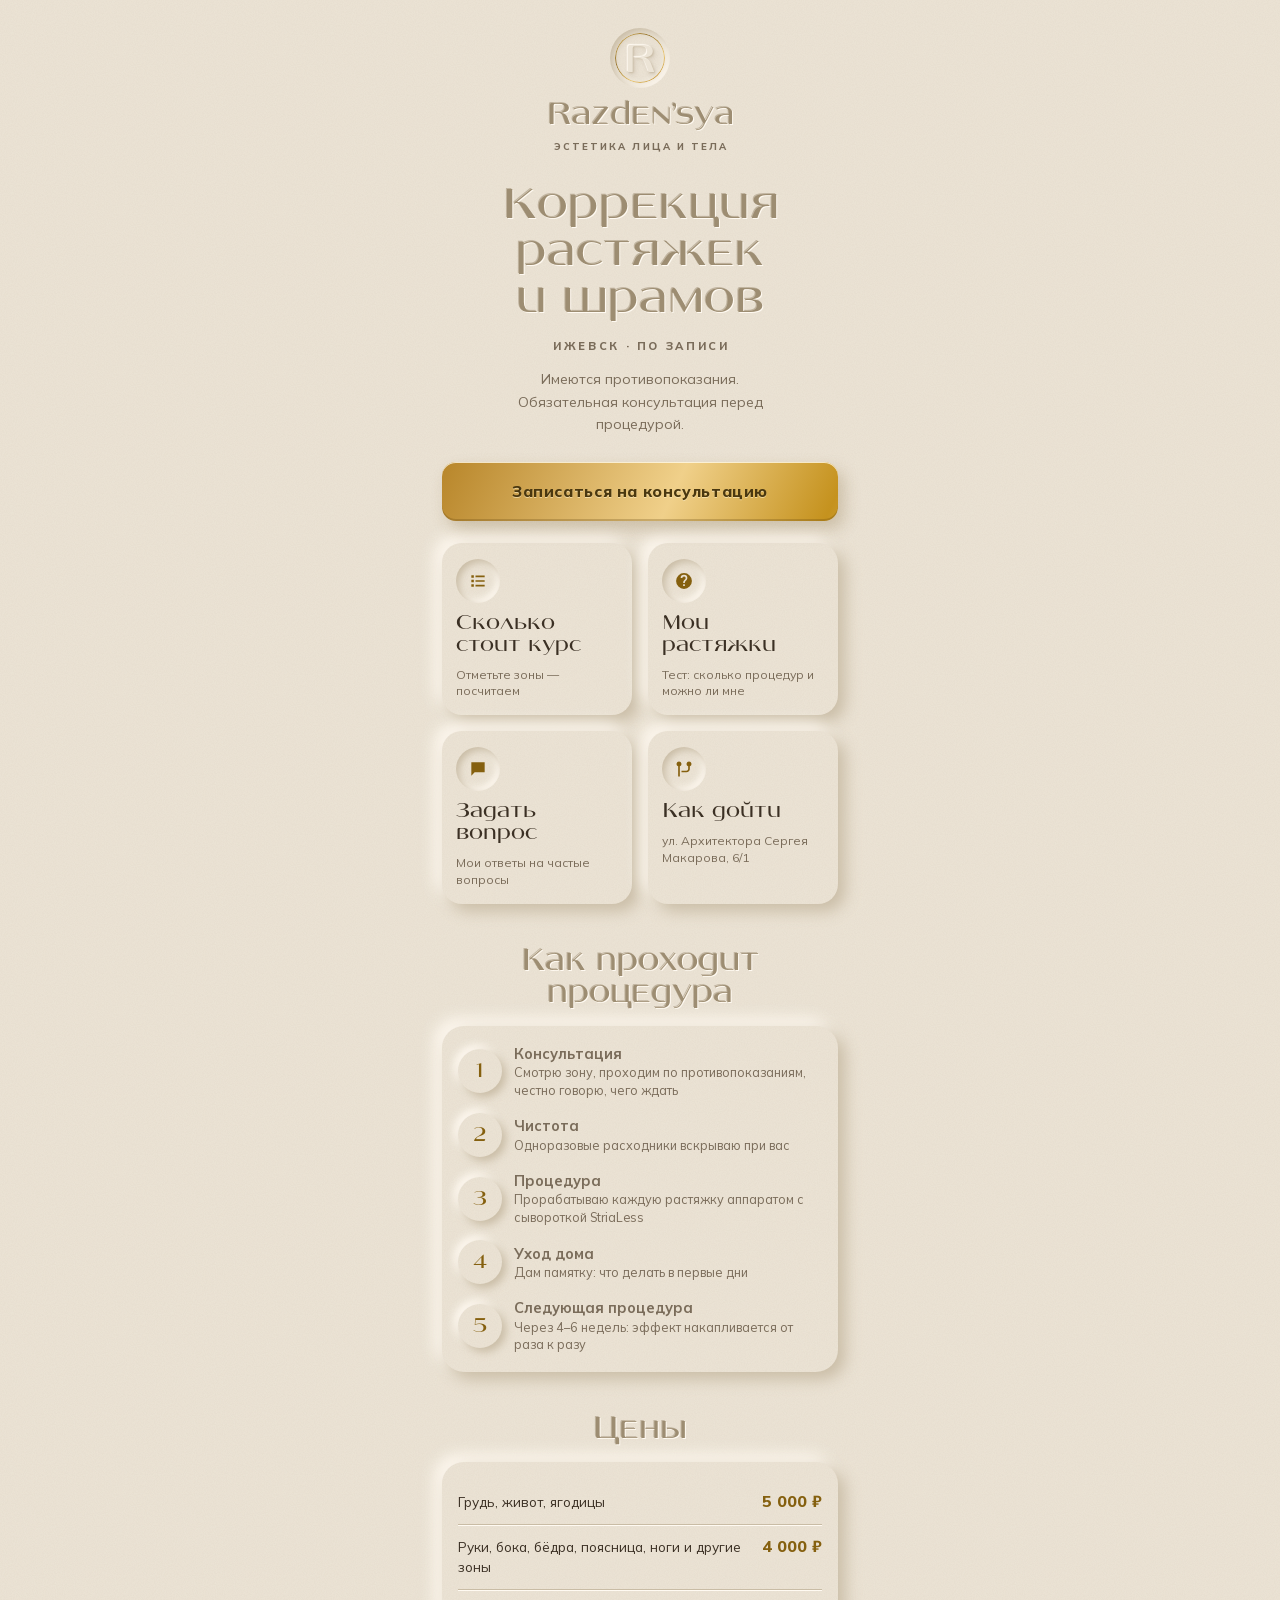
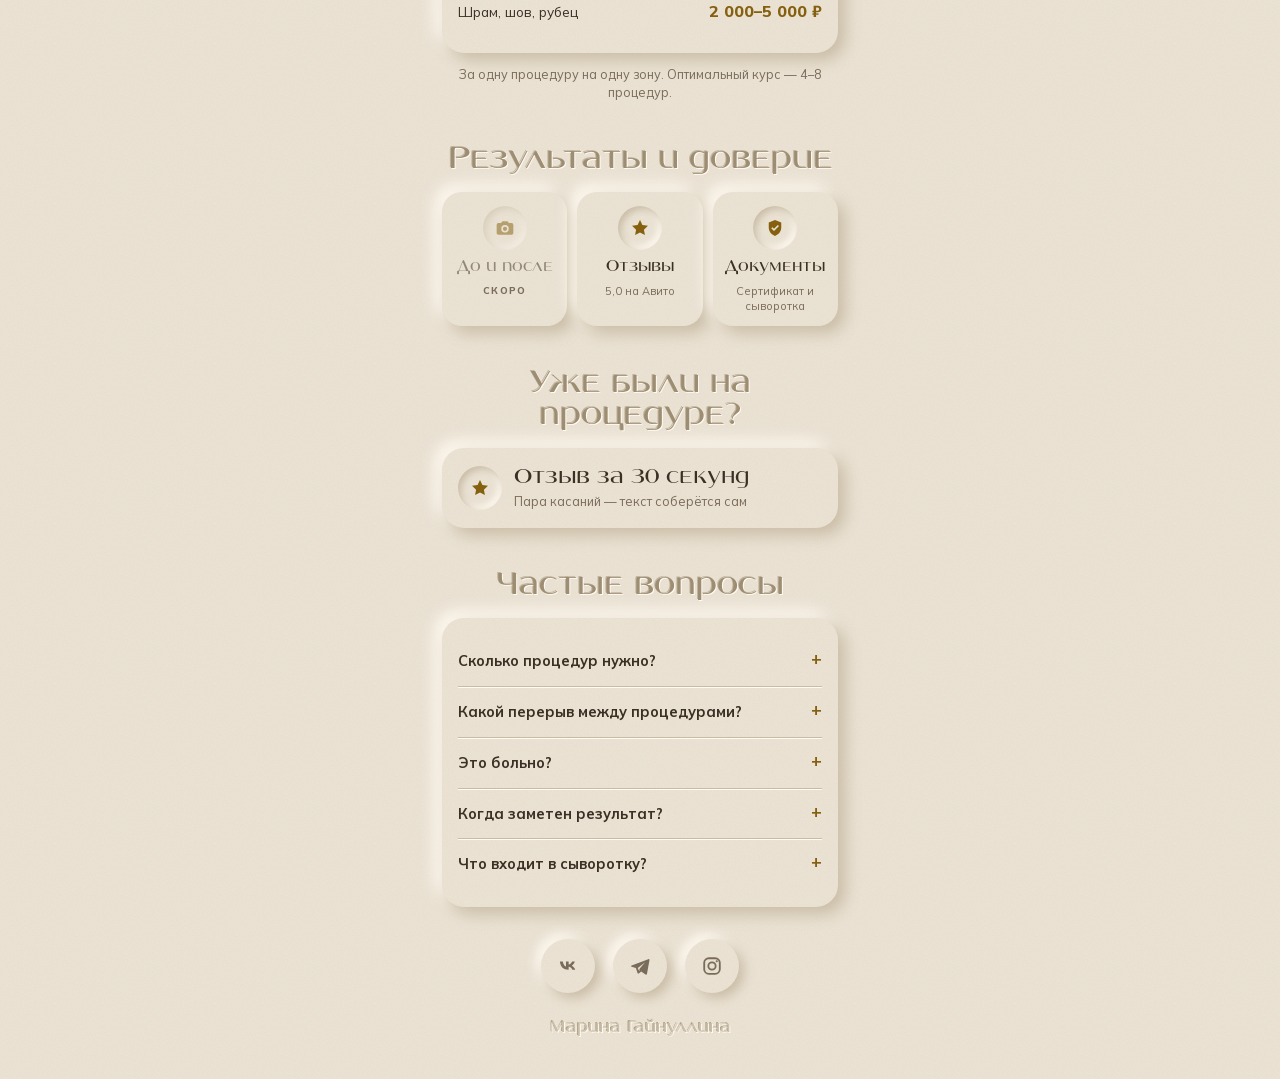
==== index.html @ 5379609f "Главная: вступление «Имеются противопоказания…», адрес в плашке «Как дойти»; состав StriaLess — отде" ====
<!doctype html>
<html lang="ru">
<head>
<meta charset="utf-8">
<meta name="viewport" content="width=device-width, initial-scale=1, viewport-fit=cover">
<title>Razden’sya · коррекция растяжек и шрамов, Ижевск</title>
<meta name="description" content="Коррекция растяжек и шрамов в Ижевске: аппарат и сыворотка StriaLess. Цены, тест «Мои растяжки», запись к Марине.">
<meta property="og:title" content="Razden’sya · коррекция растяжек и шрамов">
<meta property="og:description" content="Ижевск, по записи. Цены, тест «Мои растяжки» и запись к Марине.">
<meta property="og:image" content="https://razdensya18.ru/img/shapka.jpg">
<link rel="preload" href="common/mulish-cyrillic.woff2" as="font" type="font/woff2" crossorigin>
<link rel="stylesheet" href="common/brand.css">
<style>
/* Тиснение: плотный хлопковый картон. При открытии пресс выдавливает монограмму, плитки поднимаются из бумаги, по фольге кнопки пробегает блеск */
:root { --card: #ece4d6; --hi: #fffaf2; --lo: #c9bca5; --ink: #3b3024; --soft: #7a6c5a;
  --grain: url("data:image/svg+xml;utf8,<svg xmlns='http://www.w3.org/2000/svg' width='160' height='160'><filter id='n'><feTurbulence type='fractalNoise' baseFrequency='.9' numOctaves='2' stitchTiles='stitch'/><feColorMatrix values='0 0 0 0 .35  0 0 0 0 .28  0 0 0 0 .18  0 0 0 .08 0'/></filter><rect width='100%' height='100%' filter='url(%23n)'/></svg>") }
html, body { background: var(--card) var(--grain) }
body { color: var(--ink) }
.wrap { max-width: 440px; margin: 0 auto; padding: 28px max(22px, env(safe-area-inset-left, 0px)) 40px; text-align: center }
.head { display: grid; justify-items: center; gap: 12px; text-align: center }
.seal { position: relative; width: 60px; height: 60px; border-radius: 50%; display: grid; place-items: center; box-shadow: inset 3px 3px 7px var(--lo), inset -3px -3px 7px var(--hi); animation: deboss 1.6s cubic-bezier(.3,0,.2,1) .2s both }
@keyframes deboss { from { box-shadow: inset 0 0 0 var(--lo), inset 0 0 0 var(--hi) } }
.seal::before { content: ""; position: absolute; inset: 5px; border-radius: 50%; border: 1.2px solid transparent; background: linear-gradient(140deg, #e9c56f, #8f6c22, #e9c56f, #b8862a) border-box; -webkit-mask: linear-gradient(#000 0 0) padding-box, linear-gradient(#000 0 0); -webkit-mask-composite: xor; mask-composite: exclude; animation: spin 14s linear infinite, ring 1.2s ease 1s both }
@keyframes spin { to { transform: rotate(360deg) } }
@keyframes ring { from { opacity: 0 } }
.seal span { font: 400 42px/1 var(--f-display); color: var(--card); text-shadow: -1px -1px 1px var(--hi), 1px 1px 2px var(--lo), 2px 3px 5px rgba(80,60,30,.12); transform: translateY(3px); animation: press 1.6s cubic-bezier(.3,0,.2,1) .5s both }
@keyframes press { 0% { text-shadow: 0 0 0 var(--hi), 0 0 0 var(--lo), 0 0 0 transparent; transform: translateY(3px) scale(1.12); opacity: .4 } 55% { transform: translateY(3px) scale(.96) } 100% { transform: translateY(3px) } }
.brand { animation: show .8s ease .3s both }
.brand b { display: block; font: 400 32px/1 var(--f-display); color: #9d8d72; text-shadow: 1px 1px 0 var(--hi), -1px -1px 0 rgba(120,100,70,.35) }
.brand small { display: block; margin-top: 7px; padding-left: .22em; font-size: 9.5px; font-weight: 800; letter-spacing: .22em; text-transform: uppercase; color: var(--soft) }
.title { margin: 30px 0 0; font: 400 clamp(36px, 10.6vw, 46px)/1.02 var(--f-display); color: #9d8d72; text-shadow: 1px 1px 0 var(--hi), -1px -1px 0 rgba(120,100,70,.35); text-wrap: balance; animation: show .8s ease .35s both }
@keyframes show { from { opacity: 0; letter-spacing: .08em } }
.slogan { margin: 14px 0 0; padding-left: .24em; font-size: 11px; font-weight: 800; letter-spacing: .24em; text-transform: uppercase; color: var(--soft); animation: show .8s ease .45s both }
.intro { margin: 14px auto 0; font-size: 14px; line-height: 1.6; color: var(--soft); max-width: 31ch; animation: show .8s ease .55s both }
.foil { position: relative; overflow: hidden; display: block; margin: 26px 0 0; padding: 18px; border-radius: 14px; text-decoration: none;
  background: linear-gradient(115deg, #b8862a 0%, #f0d08a 30%, #c5921e 50%, #f3dc9c 70%, #a8791c 100%); background-size: 200% 100%;
  color: #4a3810; font-weight: 800; font-size: 15.5px; letter-spacing: .04em; text-shadow: 0 1px 0 rgba(255,240,200,.6);
  box-shadow: 0 1px 0 rgba(255,250,235,.8) inset, 0 -2px 0 rgba(90,60,10,.25) inset, 6px 8px 16px rgba(120,90,40,.25); animation: foil 4.5s ease-in-out infinite }
@keyframes foil { 50% { background-position: 100% 0 } }
/* плитки поднимаются из бумаги: тень растёт */
.rv .tile[data-reveal], .rv .emb[data-reveal] { opacity: 1; transform: translateY(6px); box-shadow: 0 0 0 var(--lo), 0 0 0 var(--hi); transition: box-shadow 1s cubic-bezier(.2,.8,.2,1), transform 1s cubic-bezier(.2,.8,.2,1); transition-delay: calc(var(--i, 0) * 110ms) }
.rv .tile[data-reveal].in, .rv .emb[data-reveal].in { transform: none; box-shadow: 7px 7px 16px var(--lo), -7px -7px 16px var(--hi) }
.tiles { margin: 22px 0 0; display: grid; grid-template-columns: 1fr 1fr; gap: 16px; text-align: left }
.tile, .emb { background: var(--card) var(--grain); box-shadow: 7px 7px 16px var(--lo), -7px -7px 16px var(--hi) }
.tile { display: grid; gap: 10px; align-content: start; padding: 16px 14px; border-radius: 20px; text-decoration: none; color: var(--ink) }
.tile:active, .review:active { box-shadow: inset 5px 5px 12px var(--lo), inset -5px -5px 12px var(--hi) !important }
.dimple { width: 44px; height: 44px; border-radius: 50%; display: grid; place-items: center; color: var(--gold-t); box-shadow: inset 3px 3px 7px var(--lo), inset -3px -3px 7px var(--hi) }
.dimple svg { width: 20px; height: 20px; fill: currentColor }
.tile b { font: 400 21px/1.05 var(--f-display) }
.tile .d { font-size: 12px; color: var(--soft); line-height: 1.35 }
.trust { display: grid; grid-template-columns: repeat(3, minmax(0, 1fr)); gap: 10px }
.trust .tile { justify-items: center; text-align: center; gap: 8px; padding: 14px 6px 12px }
.trust .tile b { font-size: 16px; line-height: 1.1 }
.trust .tile .d { font-size: 11px }
.trust .soon .dimple, .trust .soon b { opacity: .5 }
.trust .soon .d { font-weight: 800; letter-spacing: .12em; text-transform: uppercase; font-size: 9.5px }
.h2 { margin: 42px 0 16px; font: 400 32px/1 var(--f-display); color: #9d8d72; text-shadow: 1px 1px 0 var(--hi), -1px -1px 0 rgba(120,100,70,.35) }
.emb { border-radius: 22px; padding: 18px 16px; text-align: left }
.steps { list-style: none; margin: 0; padding: 0; display: grid; gap: 14px; counter-reset: s }
.steps li { counter-increment: s; display: grid; grid-template-columns: 44px 1fr; gap: 12px; align-items: center }
.steps li::before { content: counter(s); width: 44px; height: 44px; border-radius: 50%; display: grid; place-items: center; font: 400 22px/1 var(--f-display); color: var(--gold-t); box-shadow: 4px 4px 9px var(--lo), -4px -4px 9px var(--hi) }
.steps b { display: block; font-size: 14.5px }
.steps span { display: block; font-size: 12.5px; color: var(--soft); line-height: 1.4 }
.price div { display: grid; grid-template-columns: 1fr auto; gap: 12px; align-items: baseline; padding: 12px 0; border-bottom: 1px solid var(--lo); box-shadow: 0 1px 0 var(--hi) }
.price div:last-child { border-bottom: 0; box-shadow: none }
.price span { font-size: 13.5px }
.price b { font: 800 16px/1 var(--f-body); color: var(--gold-t); white-space: nowrap }
.note { margin: 12px 0 0; font-size: 12.5px; color: var(--soft) }
.review { display: grid; grid-template-columns: 44px 1fr; gap: 12px; align-items: center; text-decoration: none; color: var(--ink) }
.review b { display: block; font: 400 22px/1.05 var(--f-display) }
.review .d { display: block; margin-top: 3px; font-size: 12.5px; color: var(--soft) }
.faq details { border-bottom: 1px solid var(--lo); box-shadow: 0 1px 0 var(--hi) }
.faq details:last-child { border-bottom: 0; box-shadow: none }
.faq summary { list-style: none; cursor: pointer; padding: 14px 0; display: flex; justify-content: space-between; gap: 10px; font-weight: 700; font-size: 14.5px }
.faq summary::-webkit-details-marker { display: none }
.faq summary::after { content: "+"; color: var(--gold-t); font-size: 18px; line-height: 1; transition: transform .3s }
.faq details[open] summary::after { transform: rotate(45deg) }
.faq p a { color: var(--gold-t); font-weight: 800 }
.faq p { margin: 0 0 12px; font-size: 13px; line-height: 1.5; color: var(--soft) }
.links { display: flex; justify-content: center; gap: 18px; margin: 32px 0 0 }
.links a { width: 54px; height: 54px; border-radius: 50%; display: grid; place-items: center; color: var(--soft); box-shadow: 5px 5px 12px var(--lo), -5px -5px 12px var(--hi) }
.links a:active { box-shadow: inset 4px 4px 9px var(--lo), inset -4px -4px 9px var(--hi) }
.links svg { width: 22px; height: 22px; fill: currentColor }
.sign { margin: 24px 0 0; font: 400 17px/1.3 var(--f-display); color: #cbbfa9; text-shadow: 1px 1px 0 var(--hi), -1px -1px 0 #b1a38a }
@media (prefers-reduced-motion: reduce) { .seal, .seal::before, .seal span, .brand, .title, .slogan, .intro, .foil { animation: none } }
</style>
</head>
<body data-site="tisnenie">
<main class="wrap">
  <header class="head">
    <div class="seal" aria-hidden="true"><span>R</span></div>
    <div class="brand"><b>Razden’sya</b><small>Эстетика лица и тела</small></div>
  </header>
  <h1 class="title">Коррекция растяжек и шрамов</h1>
  <p class="slogan">Ижевск · по записи</p>
  <p class="intro">Имеются противопоказания. Обязательная консультация перед процедурой.</p>
  <a class="foil" href="zapis.html">Записаться на консультацию</a>
  <div class="tiles">
    <a class="tile" data-reveal="0" href="kalkulyator.html"><span class="dimple" data-icon="list"></span><b>Сколько стоит курс</b><span class="d">Отметьте зоны — посчитаем</span></a>
    <a class="tile" data-reveal="1" href="test.html"><span class="dimple" data-icon="help"></span><b>Мои растяжки</b><span class="d">Тест: сколько процедур и можно ли мне</span></a>
    <a class="tile" data-reveal="2" href="chat.html"><span class="dimple" data-icon="chat"></span><b>Задать вопрос</b><span class="d">Мои ответы на частые вопросы</span></a>
    <a class="tile" data-reveal="3" href="kak-doiti.html"><span class="dimple" data-icon="route"></span><b>Как дойти</b><span class="d">ул. Архитектора Сергея Макарова, 6/1</span></a>
  </div>

  <h2 class="h2">Как проходит процедура</h2>
  <div class="emb" data-reveal><ol class="steps">
    <li><span><b>Консультация</b><span>Смотрю зону, проходим по противопоказаниям, честно говорю, чего ждать</span></span></li>
    <li><span><b>Чистота</b><span>Одноразовые расходники вскрываю при вас</span></span></li>
    <li><span><b>Процедура</b><span>Прорабатываю каждую растяжку аппаратом с сывороткой StriaLess</span></span></li>
    <li><span><b>Уход дома</b><span>Дам памятку: что делать в первые дни</span></span></li>
    <li><span><b>Следующая процедура</b><span>Через 4–6 недель: эффект накапливается от раза к разу</span></span></li>
  </ol></div>

  <h2 class="h2">Цены</h2>
  <div class="emb price" data-reveal><div><span>Грудь, живот, ягодицы</span><b>5 000 ₽</b></div><div><span>Руки, бока, бёдра, поясница, ноги и другие зоны</span><b>4 000 ₽</b></div><div><span>Шрам, шов, рубец</span><b>2 000–5 000 ₽</b></div></div>
  <p class="note">За одну процедуру на одну зону. Оптимальный курс — 4–8 процедур.</p>

  <h2 class="h2">Результаты и доверие</h2>
  <div class="trust">
    <div class="tile soon" data-reveal="0"><span class="dimple" data-icon="camera"></span><b>До и после</b><span class="d">скоро</span></div>
    <a class="tile" data-reveal="1" href="otzyvy.html"><span class="dimple" data-icon="star"></span><b>Отзывы</b><span class="d">5,0 на Авито</span></a>
    <a class="tile" data-reveal="2" href="dokumenty.html"><span class="dimple" data-icon="shield"></span><b>Документы</b><span class="d">Сертификат и сыворотка</span></a>
  </div>

  <h2 class="h2">Уже были на процедуре?</h2>
  <a class="emb review" data-reveal href="otzyv.html"><span class="dimple" data-icon="star"></span><span><b>Отзыв за 30 секунд</b><span class="d">Пара касаний — текст соберётся сам</span></span></a>

  <h2 class="h2">Частые вопросы</h2>
  <div class="emb faq" data-reveal>
    <details><summary>Сколько процедур нужно?</summary><p>Оптимально 4–8 процедур на одну зону. Точное число скажу на консультации, когда посмотрю растяжки.</p></details>
    <details><summary>Какой перерыв между процедурами?</summary><p>Не меньше 4 и не больше 6 недель. Так коже хватает времени на восстановление, и при этом не теряется накопительный эффект.</p></details>
    <details><summary>Это больно?</summary><p>Интенсивность ощущений зависит от зоны обработки и индивидуального восприятия. При желании можно нанести крем-анестетик перед процедурой.</p></details>
    <details><summary>Когда заметен результат?</summary><p>Эффект накопительный: растяжки становятся менее заметными от процедуры к процедуре, поэтому важно проходить курс без больших перерывов. Стереть растяжку полностью не может ни одна методика.</p></details>
    <details><summary>Что входит в сыворотку?</summary><p>Работаю с сывороткой StriaLess: ПДРН, трегалоза, гиалуроновая и молочная кислоты, витамин C, пантенол, аллантоин, экстракты центеллы, алоэ и зелёного чая. <a href="sostav.html">Состав и что делает каждый компонент</a></p></details>
  </div>

  <nav class="links" aria-label="Контакты">
    <a href="https://vk.ru/razdensya_18" target="_blank" rel="noopener" aria-label="Группа ВКонтакте" data-icon="vk"></a>
    <a href="https://t.me/razdensya18" target="_blank" rel="noopener" aria-label="Telegram" data-icon="tg"></a>
    <a href="https://instagram.com/razdensya18" target="_blank" rel="noopener" aria-label="Instagram" data-icon="ig"></a>
  </nav>
  <p class="sign">Марина Гайнуллина</p>
</main>
<script src="common/brand.js"></script>
</body>
</html>
---- common/brand.css ----
@font-face { font-family: "Mulish"; font-style: normal; font-weight: 200 1000; font-display: swap; src: url("mulish-cyrillic.woff2") format("woff2"); unicode-range: U+0301, U+0400-045F, U+0490-0491, U+04B0-04B1, U+2116 }
@font-face { font-family: "Mulish"; font-style: normal; font-weight: 200 1000; font-display: swap; src: url("mulish-latin.woff2") format("woff2"); unicode-range: U+0000-00FF, U+0131, U+0152-0153, U+02BB-02BC, U+02C6, U+02DA, U+02DC, U+0304, U+0308, U+0329, U+2000-206F, U+20AC, U+2122, U+2191, U+2193, U+2212, U+2215, U+FEFF, U+FFFD }
@font-face { font-family: "Mulish"; font-style: normal; font-weight: 200 1000; font-display: swap; src: url("mulish-latin-ext.woff2") format("woff2"); unicode-range: U+0100-02BA, U+02BD-02C5, U+02C7-02CC, U+02CE-02D7, U+02DD-02FF, U+1E00-1E9F, U+2020, U+20A0-20AB, U+20AD-20C4, U+2113, U+2C60-2C7F, U+A720-A7FF }
/* Общий стиль страниц «Разденься»: кремовый шёлк, золото, AngelicaC для заголовков, Mulish для текста.
   Страницы для клиенток всегда светлые — это фирменный вид, тёмной темы нет намеренно. */
@font-face { font-family: "AngelicaC"; src: url([data-uri]) format("opentype"); font-display: swap }

:root {
  --cream: #f4eee4;
  --cream-2: #ece3d3;
  --paper: #fffcf6;
  --ink: #2e261b;
  --text: #4d4232;
  --muted: #7a6b55;
  --gold: #c5921e;
  --gold-t: #85600f;
  --brown: #4a3810;
  --dark: #1f1a14;
  --line: rgba(74, 56, 16, .15);
  --card: rgba(255, 252, 246, .84);
  --ok: #4c6a50;
  --warn: #a8701a;
  --stop: #8a3b3b;
  --g-logo: linear-gradient(180deg, #4a3810 0%, #5d4715 14%, #8f6c22 34%, #c5921e 55%, #c8962c 100%);
  --g-btn: linear-gradient(180deg, #8f6c22, #4a3810);
  --f-display: "AngelicaC", "Cormorant Garamond", Georgia, serif;
  --f-body: "Mulish", "Segoe UI", system-ui, -apple-system, sans-serif;
  --col: 460px;
  color-scheme: light;
}

* { box-sizing: border-box }
html { -webkit-text-size-adjust: 100%; background: var(--cream) }
body {
  margin: 0; min-height: 100vh;
  background: var(--cream) url("../img/fon-shelk.jpg") center top / 720px auto repeat;
  color: var(--ink); font: 400 15px/1.5 var(--f-body);
  padding-top: env(safe-area-inset-top, 0px);
  padding-bottom: env(safe-area-inset-bottom, 0px);
}
[hidden] { display: none !important }
img { max-width: 100%; display: block }
button, input, select, textarea { font: inherit; color: inherit }
a { color: inherit }
:focus-visible { outline: 2px solid var(--gold); outline-offset: 2px }

/* колонка страницы: на телефоне во всю ширину, на компьютере — узкая по центру */
.col {
  max-width: var(--col); margin-inline: auto;
  padding-left: max(16px, env(safe-area-inset-left, 0px));
  padding-right: max(16px, env(safe-area-inset-right, 0px));
}

.ang { font-family: var(--f-display); font-weight: 400 }
.logo-text { font-family: var(--f-display); background: var(--g-logo); -webkit-background-clip: text; background-clip: text; color: transparent; line-height: 1 }
.eyebrow { font-size: 11px; font-weight: 800; letter-spacing: .18em; text-transform: uppercase; color: var(--gold-t) }
.muted { color: var(--muted) }
.card { background: var(--card); border-radius: 20px; padding: 16px; box-shadow: 0 1px 0 rgba(255,255,255,.7) inset, 0 10px 30px -22px rgba(74,56,16,.45) }
.pill { display: inline-block; background: var(--dark); color: #fbf5ea; font: 800 10px/1 var(--f-body); letter-spacing: .16em; text-transform: uppercase; padding: 8px 14px; border-radius: 999px }

/* кнопки */
.btn { display: flex; align-items: center; justify-content: center; gap: 8px; min-height: 48px; padding: 10px 18px; border-radius: 16px; border: 0; font-weight: 800; font-size: 15px; text-decoration: none; cursor: pointer; text-align: center; -webkit-tap-highlight-color: transparent; transition: transform .12s ease }
.btn:active { transform: scale(.98) }
.btn-gold { background: var(--g-btn); color: #fff8ea; box-shadow: 0 10px 22px -12px rgba(74,56,16,.8) }
.btn-dark { background: var(--dark); color: #fbf5ea }
.btn-line { background: rgba(255,255,255,.6); color: var(--ink); border: 1.5px solid rgba(181,138,44,.7) }
.btn-soft { background: var(--cream-2); color: var(--ink) }
.btn[disabled] { opacity: .45; pointer-events: none }
.btn svg, .ico { width: 20px; height: 20px; fill: currentColor; flex: none }

.chip { display: inline-flex; align-items: center; gap: 6px; padding: 9px 13px; border-radius: 999px; border: 1px solid rgba(74,56,16,.22); background: var(--paper); font-size: 13.5px; font-weight: 600; color: var(--text); cursor: pointer; user-select: none; -webkit-tap-highlight-color: transparent }
.chip[aria-pressed="true"], .chip.on { background: var(--brown); border-color: var(--brown); color: #fff8ea }

.field { display: grid; gap: 6px }
.field label { font-size: 12.5px; font-weight: 700; color: var(--text) }
.input { width: 100%; min-height: 46px; border-radius: 12px; border: 1px solid rgba(74,56,16,.25); background: var(--paper); padding: 10px 12px; font-size: 15px }

/* ряд контактов */
.contacts { display: flex; justify-content: center; gap: 18px; flex-wrap: wrap }
.contacts a { display: grid; justify-items: center; gap: 5px; font-size: 11.5px; font-weight: 600; color: var(--text); text-decoration: none }
.contacts .circ { width: 50px; height: 50px; border-radius: 50%; background: linear-gradient(180deg, #c5921e, #85600f); color: #fff; display: grid; place-items: center; box-shadow: 0 8px 16px -10px rgba(74,56,16,.8) }
.contacts .circ svg { width: 23px; height: 23px; fill: currentColor }
.signature { text-align: center; font-size: 11.5px; color: var(--muted); padding: 18px 0 28px }

/* нижняя шторка с текстом сообщения */
.sheet-back { position: fixed; inset: 0; background: rgba(31,26,20,.45); z-index: 80; display: flex; align-items: flex-end; justify-content: center; animation: fade .18s ease }
.sheet { width: 100%; max-width: var(--col); background: var(--paper); border-radius: 24px 24px 0 0; padding: 10px max(18px, env(safe-area-inset-right, 0px)) calc(18px + env(safe-area-inset-bottom, 0px)) max(18px, env(safe-area-inset-left, 0px)); display: grid; gap: 12px; animation: up .22s ease; max-height: 88vh; overflow: auto }
.sheet::before { content: ""; justify-self: center; width: 40px; height: 4px; border-radius: 2px; background: var(--cream-2) }
.sheet h3 { margin: 0; font: 400 26px/1.05 var(--f-display) }
.sheet .msg { white-space: pre-wrap; background: var(--cream); border-radius: 14px; padding: 12px 14px; font-size: 14px; line-height: 1.45; color: var(--text); user-select: all; -webkit-user-select: all }
.sheet .hint { font-size: 12px; color: var(--muted); margin: 0 }
@keyframes up { from { transform: translateY(30px); opacity: 0 } }
@keyframes fade { from { opacity: 0 } }

.toast { position: fixed; left: 50%; bottom: calc(24px + env(safe-area-inset-bottom, 0px)); transform: translateX(-50%); z-index: 90; background: var(--dark); color: #fbf5ea; font-size: 13.5px; font-weight: 600; padding: 11px 16px; border-radius: 14px; box-shadow: 0 10px 30px -10px rgba(0,0,0,.5); max-width: calc(100% - 32px); text-align: center; animation: up .2s ease }

/* панель просмотра вариантов (только для выбора, в готовой странице её не будет) */
body.pv { padding-top: calc(52px + env(safe-area-inset-top, 0px)) }
.pv-bar { position: fixed; top: 0; left: 0; right: 0; z-index: 70; padding: calc(6px + env(safe-area-inset-top, 0px)) max(10px, env(safe-area-inset-right, 0px)) 6px max(10px, env(safe-area-inset-left, 0px)); background: rgba(31,26,20,.92); color: #f6eedf; display: flex; align-items: center; gap: 6px; font-size: 13px; -webkit-backdrop-filter: blur(8px); backdrop-filter: blur(8px) }
.pv-bar a, .pv-bar button { color: inherit; text-decoration: none; background: rgba(255,255,255,.1); border: 0; border-radius: 10px; min-height: 36px; padding: 0 11px; display: inline-flex; align-items: center; gap: 6px; font-weight: 700; cursor: pointer; white-space: nowrap }
.pv-bar .pv-title { flex: 1; min-width: 0; text-align: center; font-weight: 700; overflow: hidden; text-overflow: ellipsis; white-space: nowrap }
.pv-bar .pv-title small { display: block; font-size: 10px; font-weight: 600; opacity: .65; letter-spacing: .08em; text-transform: uppercase }
.pv-bar .pv-fav[aria-pressed="true"] { background: #c5921e; color: #1f1a14 }
.pv-bar svg { width: 16px; height: 16px; fill: currentColor }

/* появление при прокрутке (включается скриптом, без него всё видно сразу) */
.rv [data-reveal] { opacity: 0; transform: translateY(22px); transition: opacity .8s ease, transform .8s cubic-bezier(.2,.8,.2,1); transition-delay: calc(var(--i, 0) * 80ms) }
.rv [data-reveal].in { opacity: 1; transform: none }

@media (prefers-reduced-motion: reduce) {
  *, *::before, *::after { animation: none !important; transition: none !important }
}

/* итоговые сайты: название в полоске и фон «Тиснения» на внутренних страницах */
.pv-bar a.pv-title { background: none; justify-content: center; font: 400 21px/1 var(--f-display); letter-spacing: .01em }
/* бренд уже в тёмной полоске: второй логотип внутренних страниц убран; на компьютере полоска собрана к центру */
/* три колонки с равными краями: название строго по центру экрана, кнопки по краям карточек (колонка 460 − поля 16) */
.pv-bar { display: grid; grid-template-columns: 1fr auto 1fr; padding-left: max(16px, env(safe-area-inset-left, 0px), calc(50% - 214px)); padding-right: max(16px, env(safe-area-inset-right, 0px), calc(50% - 214px)) }
.pv-bar > :first-child { justify-self: start }
.pv-bar > :last-child { justify-self: end; width: 36px; padding: 0; justify-content: center }
body[data-page] main > header.top, body[data-page] main > header.hero, body[data-page] .banner .logo-text { display: none }
body[data-page] main > h1:first-of-type { margin-top: 24px }
html:has(> body[data-site="tisnenie"][data-page]) { background: #ece4d6 }
body[data-site="tisnenie"][data-page] { background: #ece4d6 url("data:image/svg+xml;utf8,<svg xmlns='http://www.w3.org/2000/svg' width='160' height='160'><filter id='n'><feTurbulence type='fractalNoise' baseFrequency='.9' numOctaves='2' stitchTiles='stitch'/><feColorMatrix values='0 0 0 0 .35  0 0 0 0 .28  0 0 0 0 .18  0 0 0 .08 0'/></filter><rect width='100%' height='100%' filter='url(%23n)'/></svg>") }
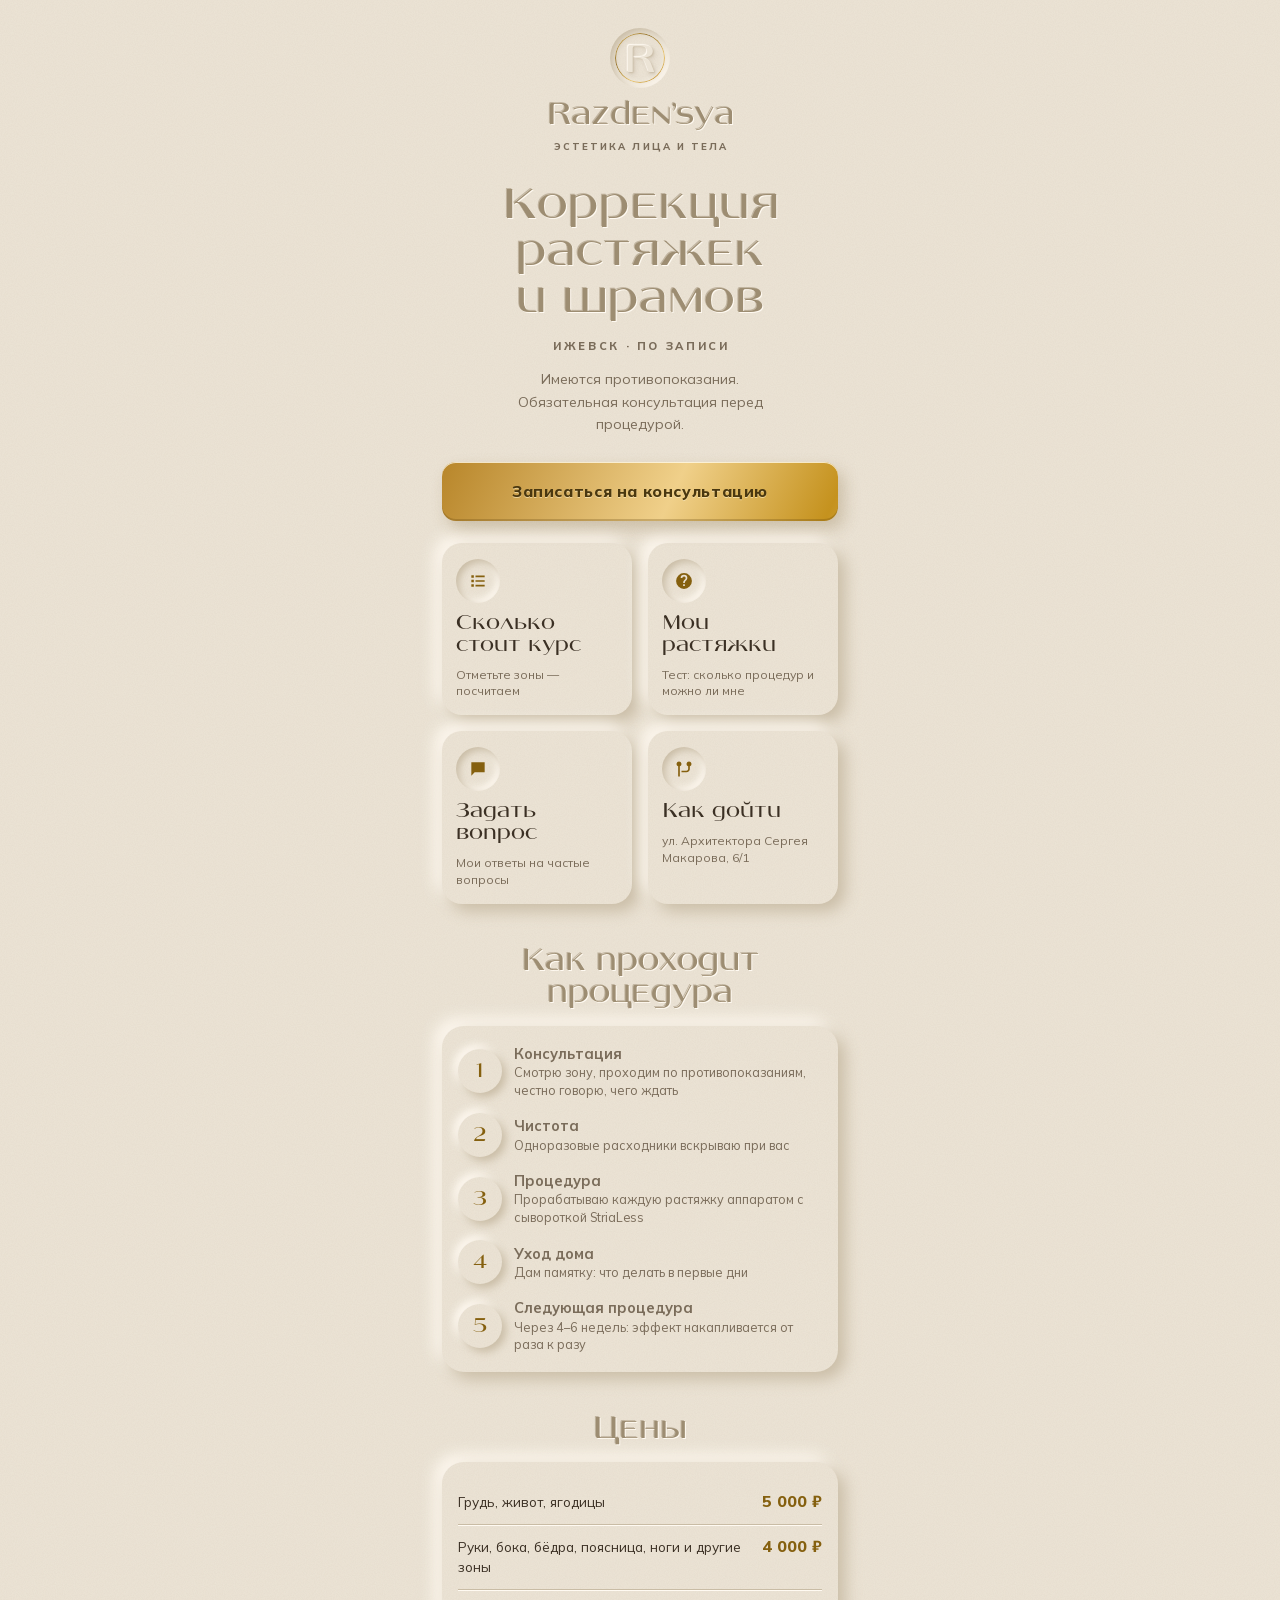
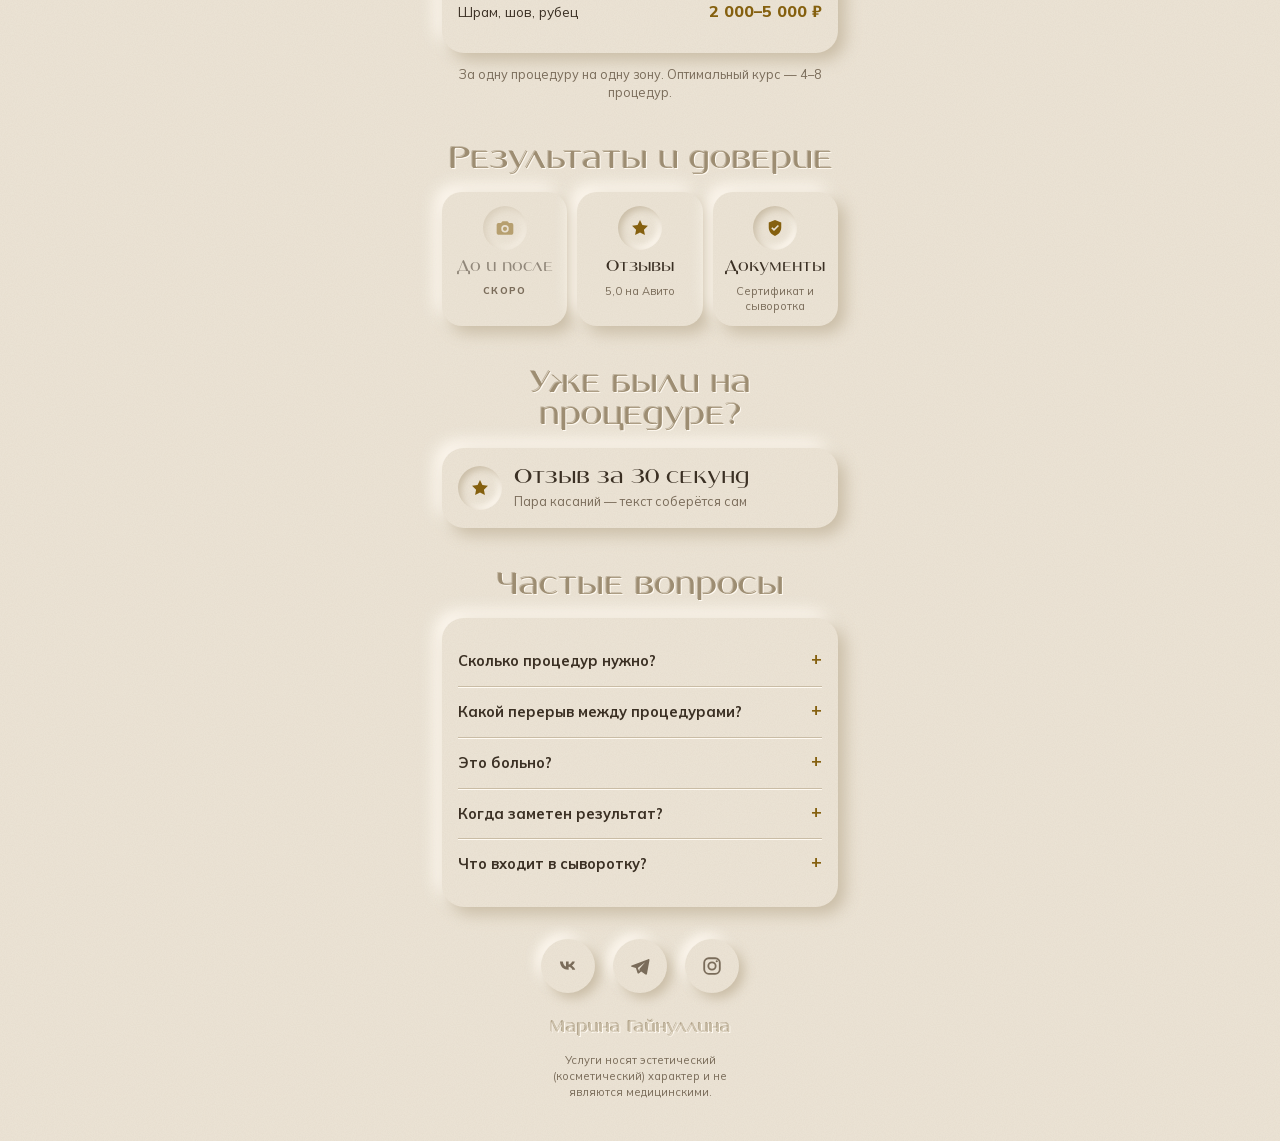
==== commit cde026ee: "Главная: внизу «Услуги носят эстетический (косметический) характер и не являются медицинскими» Co-Au" ====
--- a/index.html
+++ b/index.html
@@ -81,6 +81,7 @@
 .links a { width: 54px; height: 54px; border-radius: 50%; display: grid; place-items: center; color: var(--soft); box-shadow: 5px 5px 12px var(--lo), -5px -5px 12px var(--hi) }
 .links a:active { box-shadow: inset 4px 4px 9px var(--lo), inset -4px -4px 9px var(--hi) }
 .links svg { width: 22px; height: 22px; fill: currentColor }
+.legal { margin: 14px auto 0; max-width: 30ch; font-size: 11px; line-height: 1.45; color: var(--soft) }
 .sign { margin: 24px 0 0; font: 400 17px/1.3 var(--f-display); color: #cbbfa9; text-shadow: 1px 1px 0 var(--hi), -1px -1px 0 #b1a38a }
 @media (prefers-reduced-motion: reduce) { .seal, .seal::before, .seal span, .brand, .title, .slogan, .intro, .foil { animation: none } }
 </style>
@@ -140,6 +141,7 @@
     <a href="https://instagram.com/razdensya18" target="_blank" rel="noopener" aria-label="Instagram" data-icon="ig"></a>
   </nav>
   <p class="sign">Марина Гайнуллина</p>
+  <p class="legal">Услуги носят эстетический (косметический) характер и не являются медицинскими.</p>
 </main>
 <script src="common/brand.js"></script>
 </body>
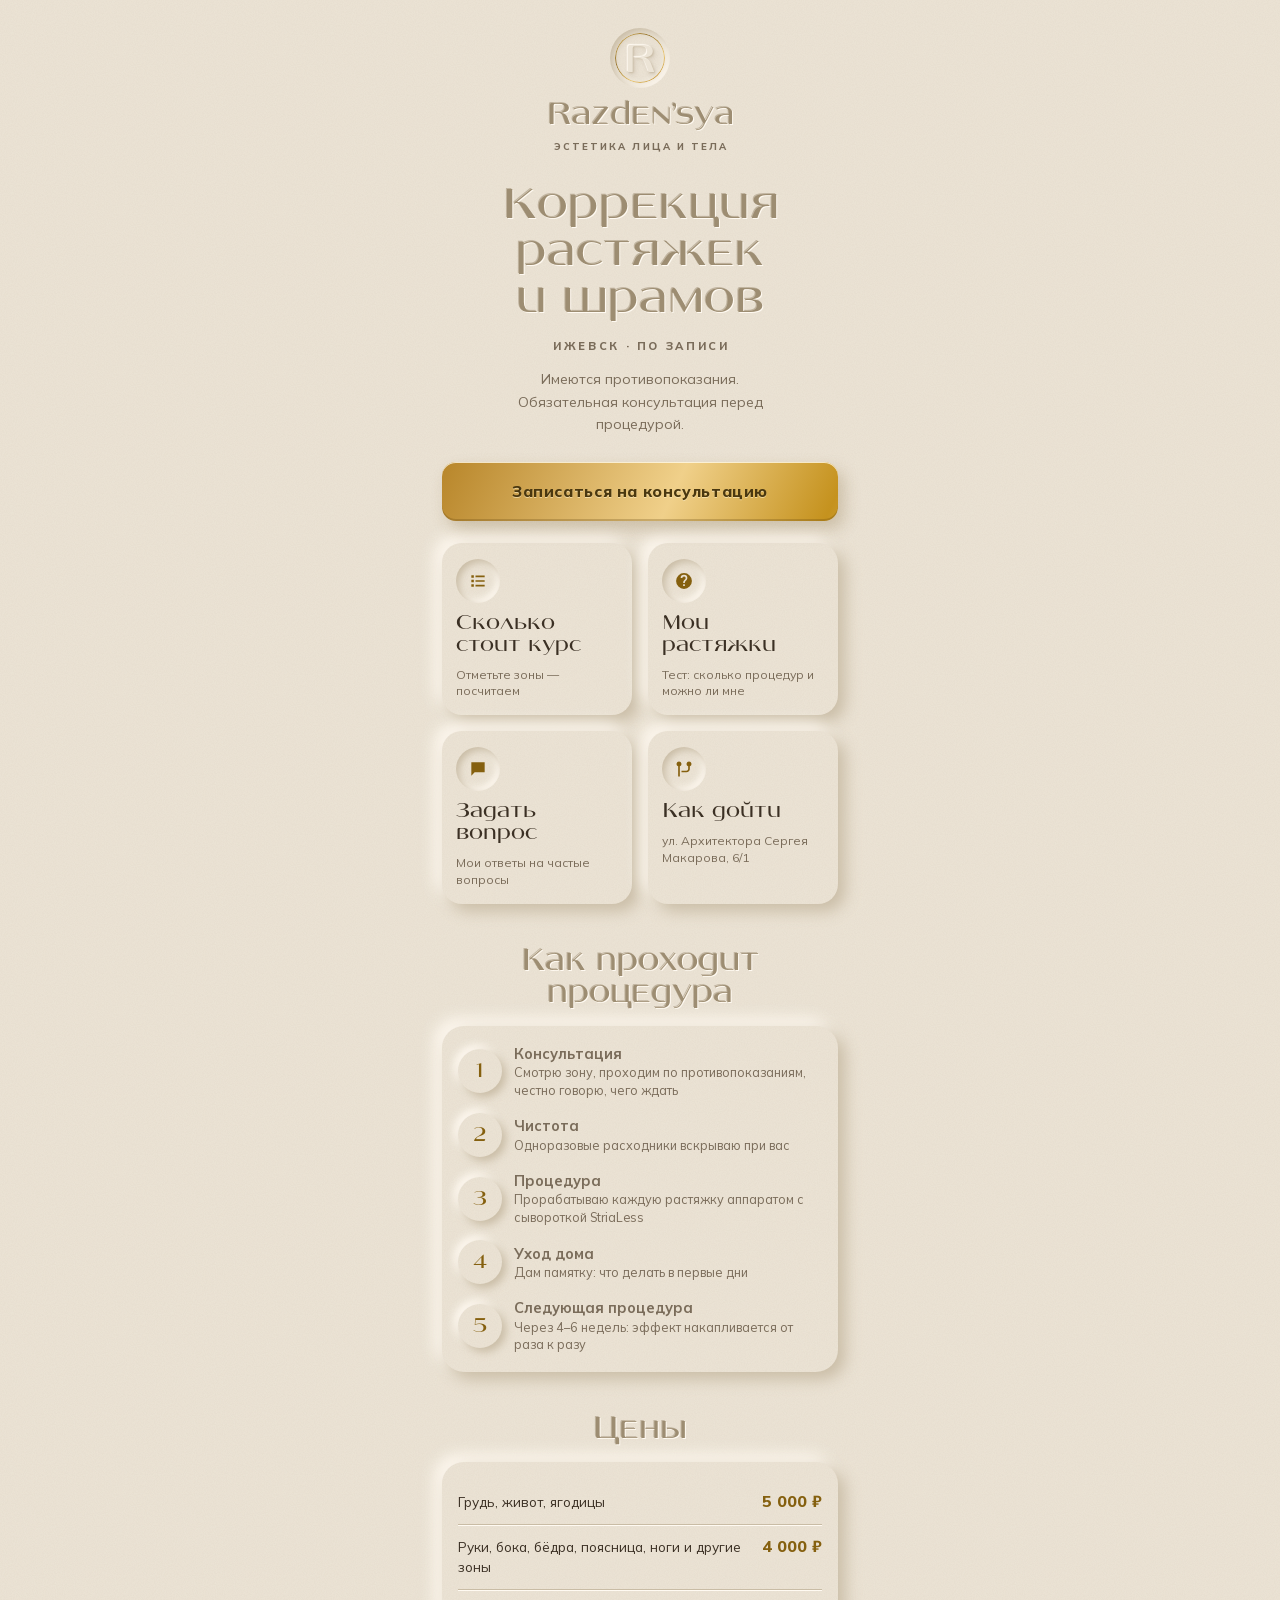
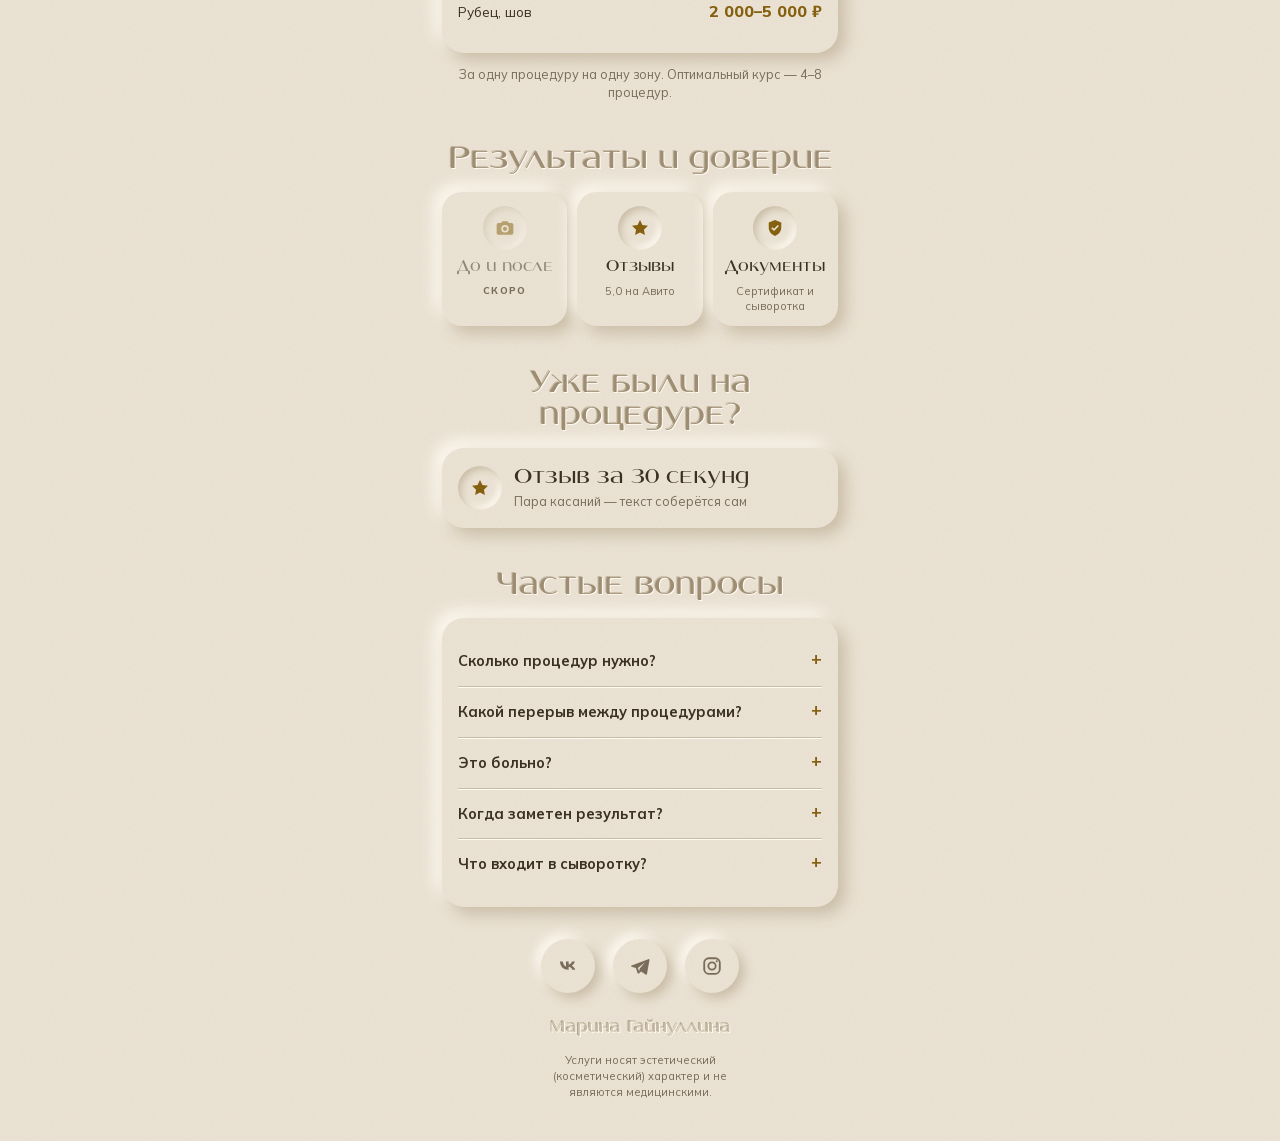
==== commit a13db89c: "Прайс: «Рубец, шов» вместо «Шрам, шов, рубец» Co-Authored-By: Claude Opus 5.5 <noreply@anthropic.com" ====
--- a/index.html
+++ b/index.html
@@ -113,7 +113,7 @@
   </ol></div>
 
   <h2 class="h2">Цены</h2>
-  <div class="emb price" data-reveal><div><span>Грудь, живот, ягодицы</span><b>5 000 ₽</b></div><div><span>Руки, бока, бёдра, поясница, ноги и другие зоны</span><b>4 000 ₽</b></div><div><span>Шрам, шов, рубец</span><b>2 000–5 000 ₽</b></div></div>
+  <div class="emb price" data-reveal><div><span>Грудь, живот, ягодицы</span><b>5 000 ₽</b></div><div><span>Руки, бока, бёдра, поясница, ноги и другие зоны</span><b>4 000 ₽</b></div><div><span>Рубец, шов</span><b>2 000–5 000 ₽</b></div></div>
   <p class="note">За одну процедуру на одну зону. Оптимальный курс — 4–8 процедур.</p>
 
   <h2 class="h2">Результаты и доверие</h2>
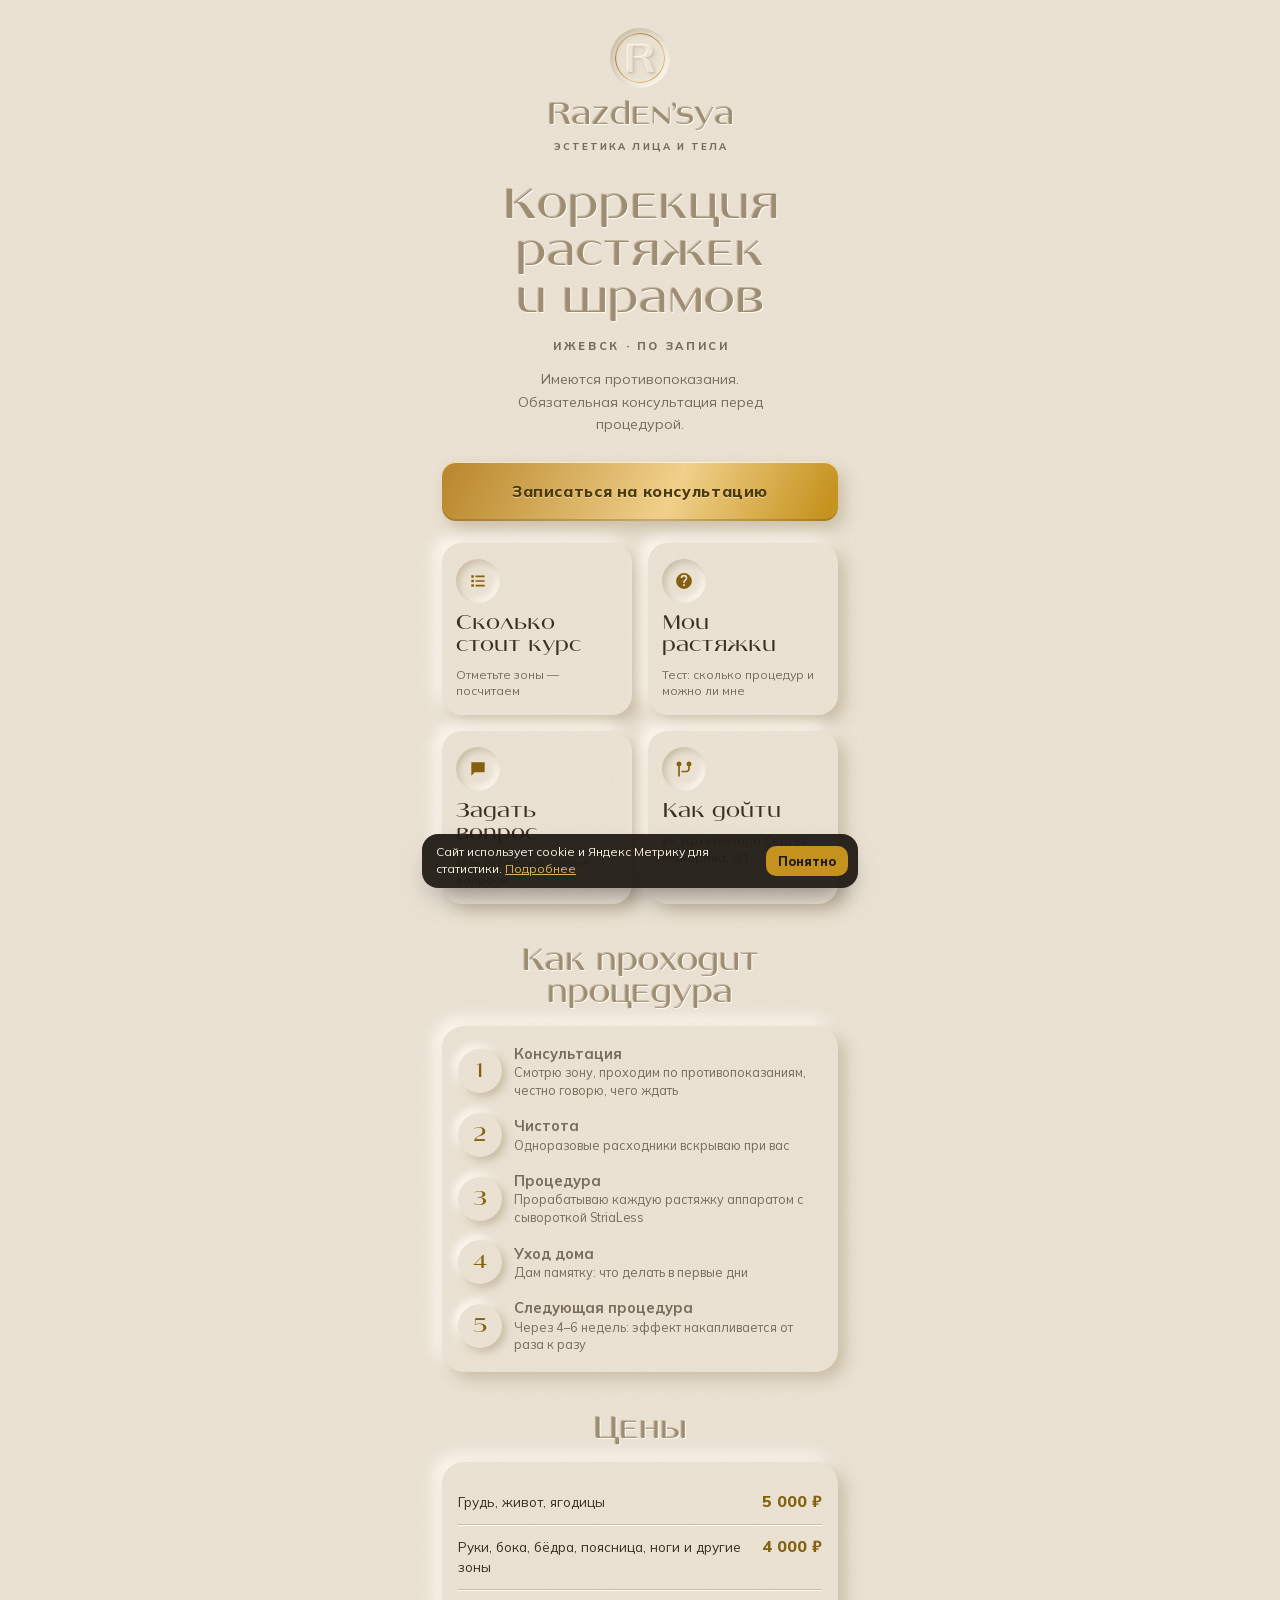
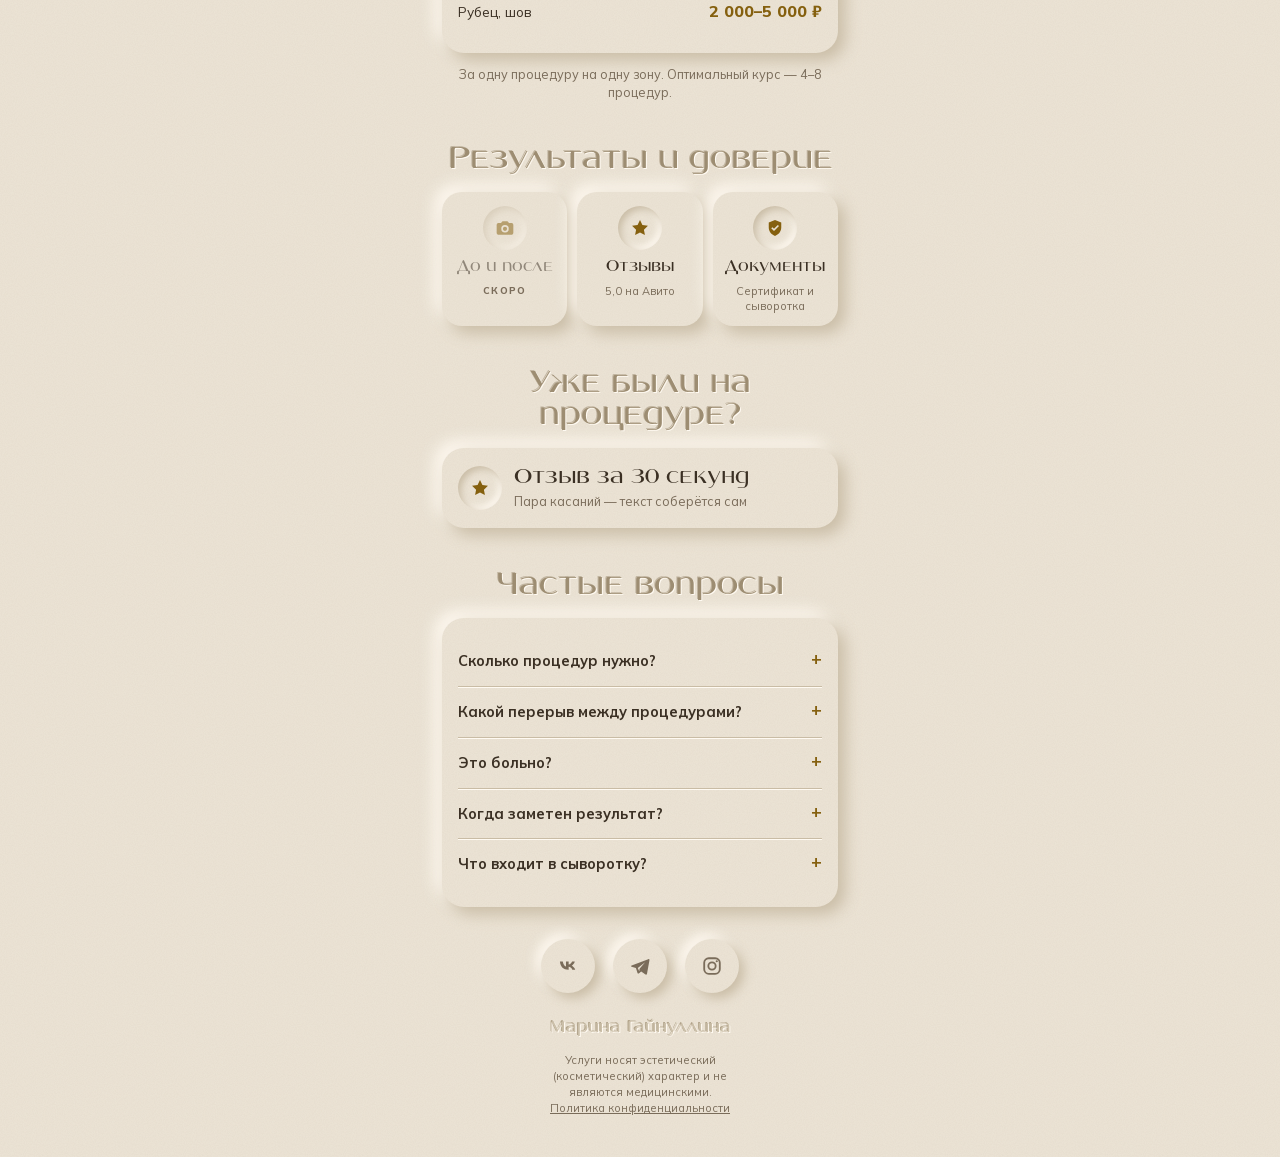
==== commit db34d3f4: "Яндекс Метрика (счётчик 113952603), плашка о cookie, страница «Политика конфиденциальности» Co-Autho" ====
--- a/index.html
+++ b/index.html
@@ -81,10 +81,13 @@
 .links a { width: 54px; height: 54px; border-radius: 50%; display: grid; place-items: center; color: var(--soft); box-shadow: 5px 5px 12px var(--lo), -5px -5px 12px var(--hi) }
 .links a:active { box-shadow: inset 4px 4px 9px var(--lo), inset -4px -4px 9px var(--hi) }
 .links svg { width: 22px; height: 22px; fill: currentColor }
+.legal a { color: var(--soft) }
 .legal { margin: 14px auto 0; max-width: 30ch; font-size: 11px; line-height: 1.45; color: var(--soft) }
 .sign { margin: 24px 0 0; font: 400 17px/1.3 var(--f-display); color: #cbbfa9; text-shadow: 1px 1px 0 var(--hi), -1px -1px 0 #b1a38a }
 @media (prefers-reduced-motion: reduce) { .seal, .seal::before, .seal span, .brand, .title, .slogan, .intro, .foil { animation: none } }
 </style>
+<script>(function(m,e,t,r,i,k,a){m[i]=m[i]||function(){(m[i].a=m[i].a||[]).push(arguments)};m[i].l=1*new Date();for(var j=0;j<document.scripts.length;j++){if(document.scripts[j].src===r){return}}k=e.createElement(t),a=e.getElementsByTagName(t)[0],k.async=1,k.src=r,a.parentNode.insertBefore(k,a)})(window,document,"script","https://mc.yandex.ru/metrika/tag.js?id=113952603","ym");ym(113952603,"init",{ssr:true,clickmap:true,referrer:document.referrer,url:location.href,accurateTrackBounce:true,trackLinks:true});</script>
+<noscript><div><img src="https://mc.yandex.ru/watch/113952603" style="position:absolute;left:-9999px" alt=""></div></noscript>
 </head>
 <body data-site="tisnenie">
 <main class="wrap">
@@ -141,7 +144,7 @@
     <a href="https://instagram.com/razdensya18" target="_blank" rel="noopener" aria-label="Instagram" data-icon="ig"></a>
   </nav>
   <p class="sign">Марина Гайнуллина</p>
-  <p class="legal">Услуги носят эстетический (косметический) характер и не являются медицинскими.</p>
+  <p class="legal">Услуги носят эстетический (косметический) характер и не являются медицинскими.<br><a href="politika.html">Политика конфиденциальности</a></p>
 </main>
 <script src="common/brand.js"></script>
 </body>
--- a/common/brand.css
+++ b/common/brand.css
@@ -110,6 +110,9 @@
 @media (prefers-reduced-motion: reduce) {
   *, *::before, *::after { animation: none !important; transition: none !important }
 }
+.cookie { position: fixed; left: 12px; right: 12px; bottom: calc(12px + env(safe-area-inset-bottom, 0px)); z-index: 80; max-width: 436px; margin: 0 auto; display: flex; gap: 10px; align-items: center; padding: 10px 10px 10px 14px; border-radius: 16px; background: rgba(31,26,20,.94); color: #f6eedf; font-size: 12px; line-height: 1.4; box-shadow: 0 14px 30px -14px rgba(0,0,0,.6) }
+.cookie a { color: #dcb35a }
+.cookie button { flex: none; border: 0; border-radius: 10px; padding: 9px 12px; background: #c5921e; color: #1f1a14; font: 800 12.5px/1 var(--f-body); cursor: pointer }
 
 /* итоговые сайты: название в полоске и фон «Тиснения» на внутренних страницах */
 .pv-bar a.pv-title { background: none; justify-content: center; font: 400 21px/1 var(--f-display); letter-spacing: .01em }
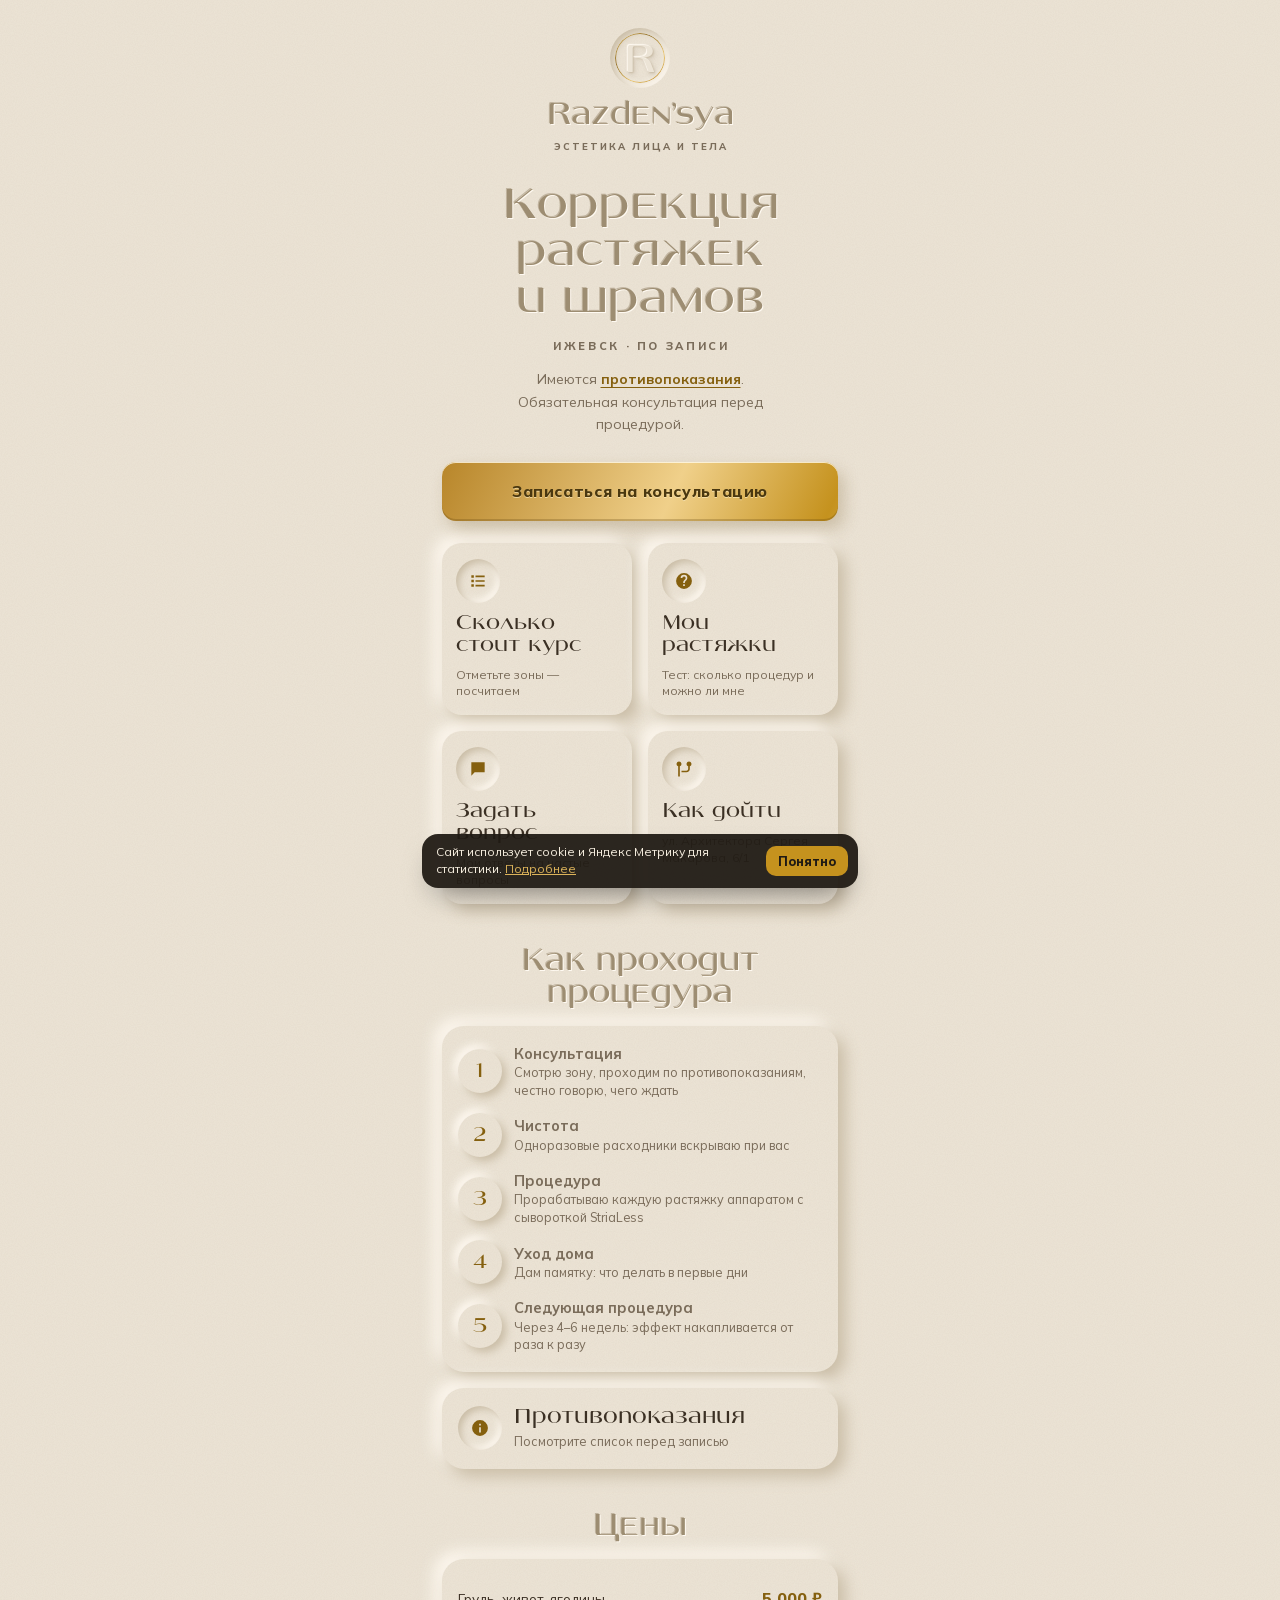
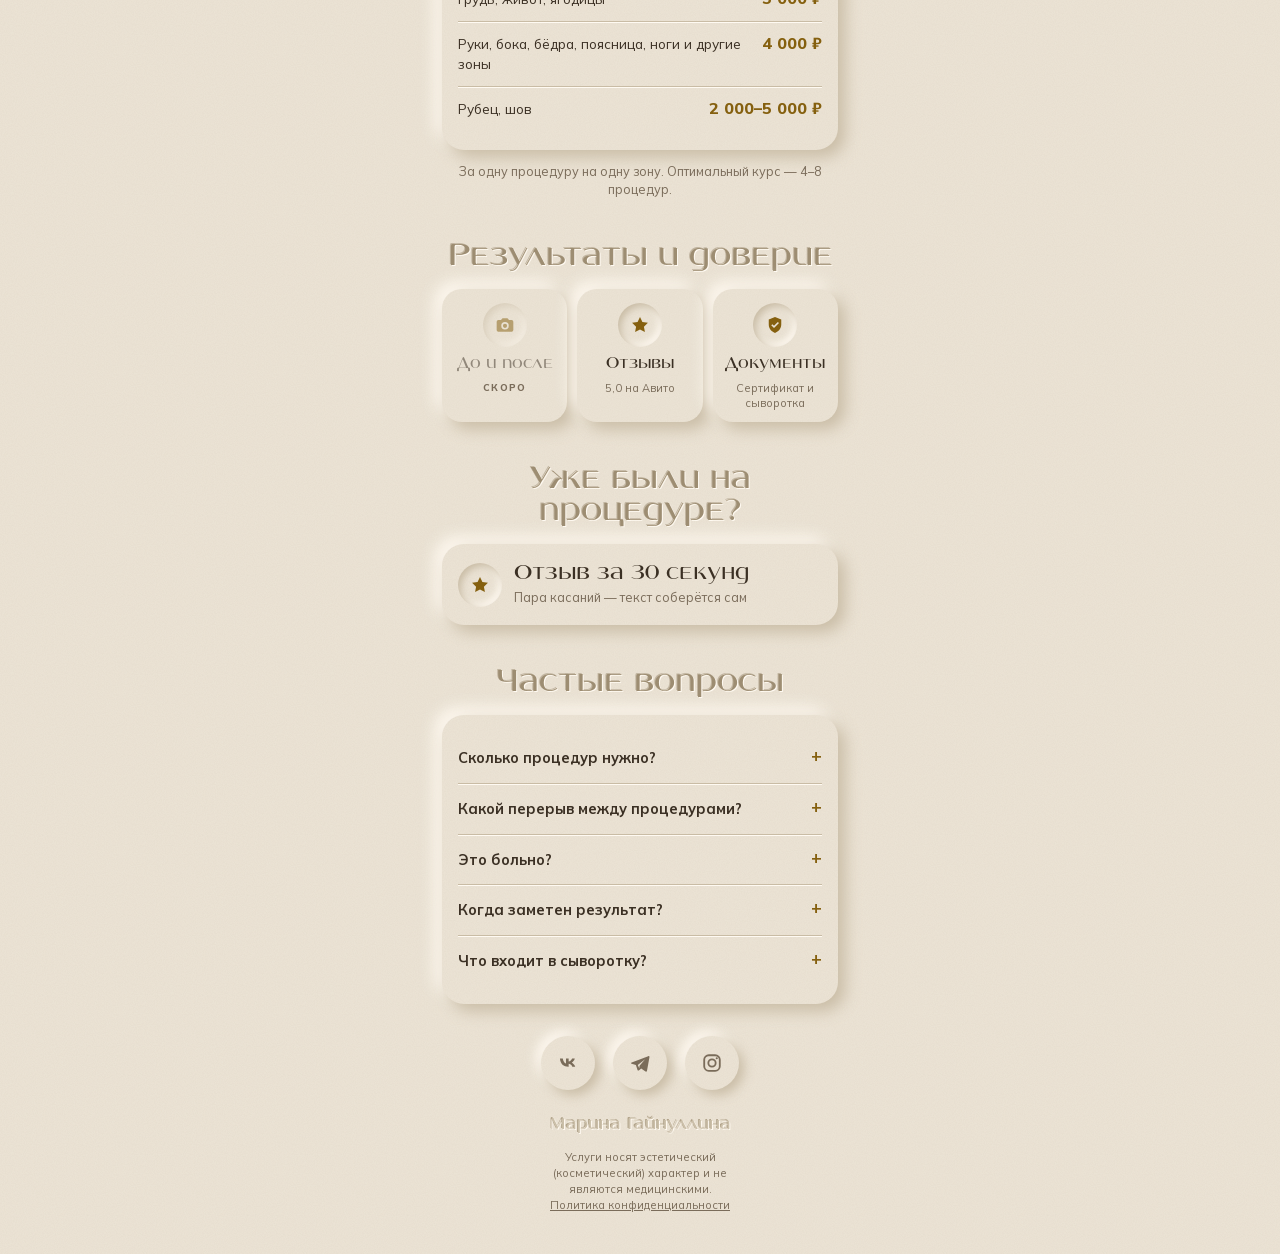
==== commit e65a102a: "Противопоказания: страница с памяткой Марины, блок на главной и ссылка в шапке Co-Authored-By: Claud" ====
--- a/index.html
+++ b/index.html
@@ -82,6 +82,8 @@
 .links a:active { box-shadow: inset 4px 4px 9px var(--lo), inset -4px -4px 9px var(--hi) }
 .links svg { width: 22px; height: 22px; fill: currentColor }
 .legal a { color: var(--soft) }
+.intro a { color: var(--gold-t); font-weight: 700; text-underline-offset: 3px }
+.contra { margin-top: 16px }
 .legal { margin: 14px auto 0; max-width: 30ch; font-size: 11px; line-height: 1.45; color: var(--soft) }
 .sign { margin: 24px 0 0; font: 400 17px/1.3 var(--f-display); color: #cbbfa9; text-shadow: 1px 1px 0 var(--hi), -1px -1px 0 #b1a38a }
 @media (prefers-reduced-motion: reduce) { .seal, .seal::before, .seal span, .brand, .title, .slogan, .intro, .foil { animation: none } }
@@ -97,7 +99,7 @@
   </header>
   <h1 class="title">Коррекция растяжек и шрамов</h1>
   <p class="slogan">Ижевск · по записи</p>
-  <p class="intro">Имеются противопоказания. Обязательная консультация перед процедурой.</p>
+  <p class="intro">Имеются <a href="protivopokazaniya.html">противопоказания</a>. Обязательная консультация перед процедурой.</p>
   <a class="foil" href="zapis.html">Записаться на консультацию</a>
   <div class="tiles">
     <a class="tile" data-reveal="0" href="kalkulyator.html"><span class="dimple" data-icon="list"></span><b>Сколько стоит курс</b><span class="d">Отметьте зоны — посчитаем</span></a>
@@ -114,6 +116,7 @@
     <li><span><b>Уход дома</b><span>Дам памятку: что делать в первые дни</span></span></li>
     <li><span><b>Следующая процедура</b><span>Через 4–6 недель: эффект накапливается от раза к разу</span></span></li>
   </ol></div>
+  <a class="emb review contra" data-reveal href="protivopokazaniya.html"><span class="dimple" data-icon="info"></span><span><b>Противопоказания</b><span class="d">Посмотрите список перед записью</span></span></a>
 
   <h2 class="h2">Цены</h2>
   <div class="emb price" data-reveal><div><span>Грудь, живот, ягодицы</span><b>5 000 ₽</b></div><div><span>Руки, бока, бёдра, поясница, ноги и другие зоны</span><b>4 000 ₽</b></div><div><span>Рубец, шов</span><b>2 000–5 000 ₽</b></div></div>
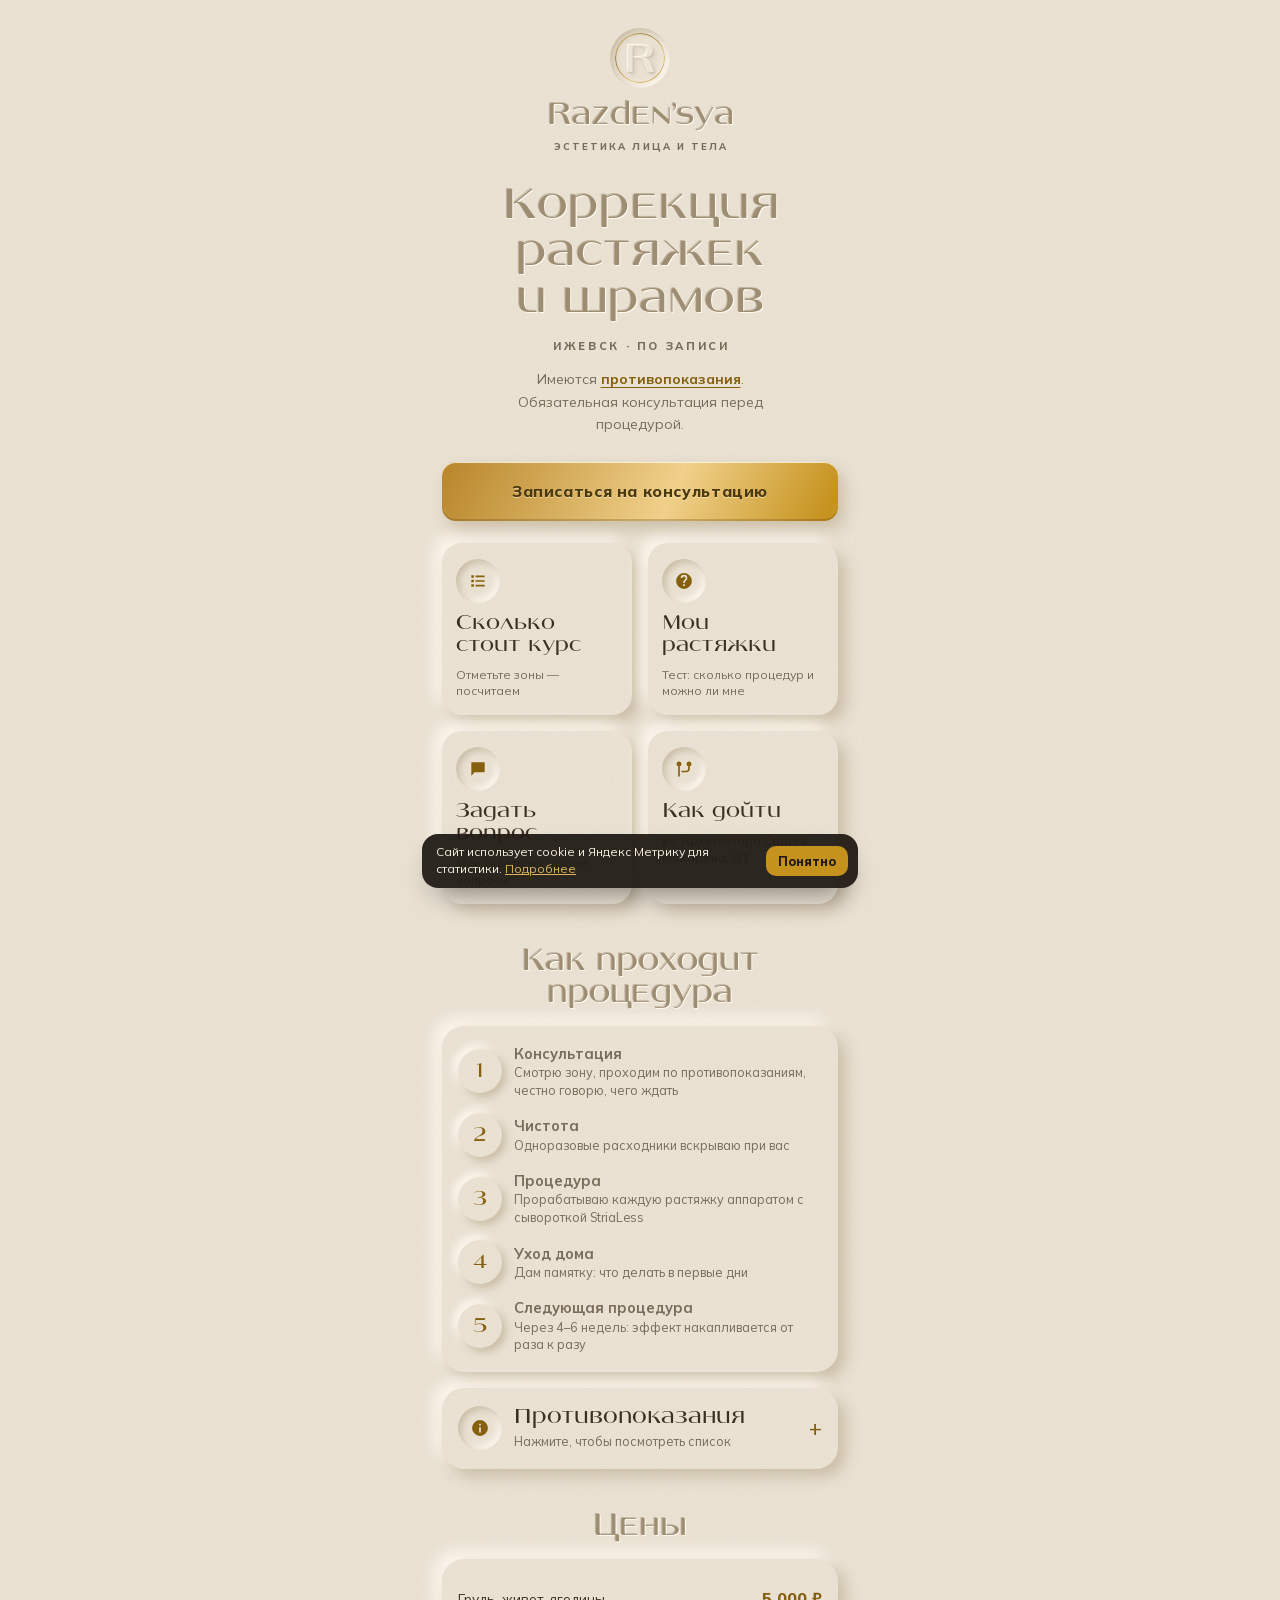
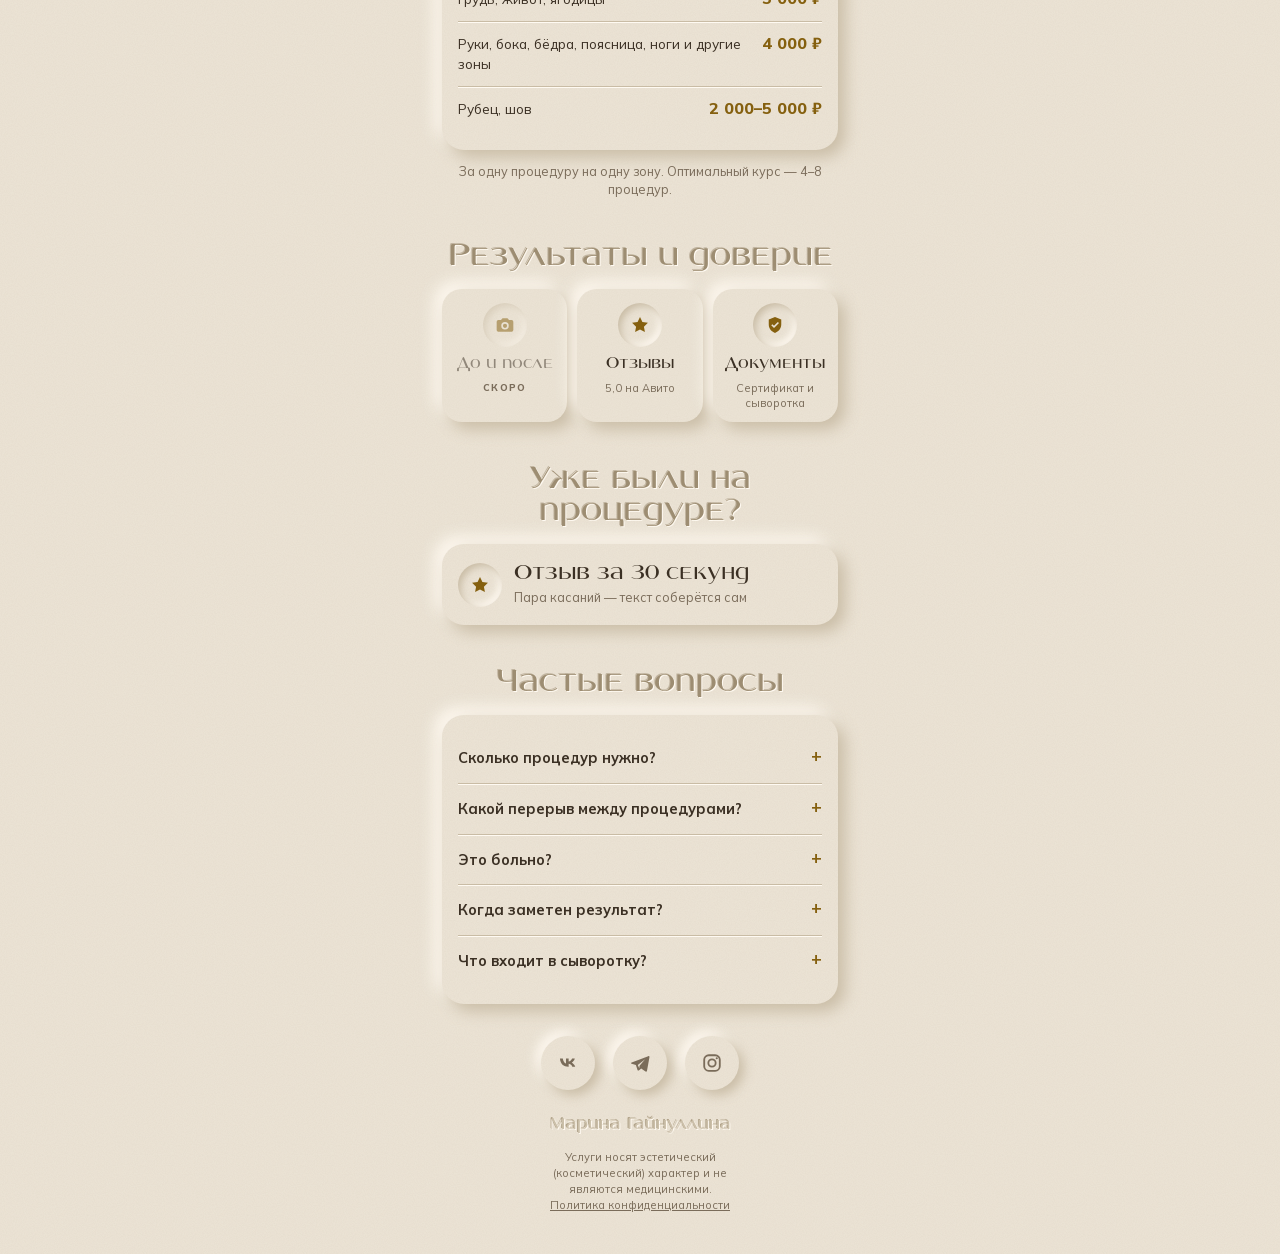
==== commit 3e352dc3: "Противопоказания текстом: раскрывающийся список на главной вместо страницы с картинкой Co-Authored-B" ====
--- a/index.html
+++ b/index.html
@@ -83,7 +83,17 @@
 .links svg { width: 22px; height: 22px; fill: currentColor }
 .legal a { color: var(--soft) }
 .intro a { color: var(--gold-t); font-weight: 700; text-underline-offset: 3px }
-.contra { margin-top: 16px }
+.contra { margin-top: 16px; scroll-margin-top: 24px }
+.contra summary { list-style: none; cursor: pointer; display: grid; grid-template-columns: 44px 1fr auto; gap: 12px; align-items: center }
+.contra summary::-webkit-details-marker { display: none }
+.contra summary::after { content: "+"; color: var(--gold-t); font-size: 22px; line-height: 1; transition: transform .3s }
+.contra[open] summary::after { transform: rotate(45deg) }
+.contra summary b { display: block; font: 400 22px/1.05 var(--f-display) }
+.contra summary .d { display: block; margin-top: 3px; font-size: 12.5px; color: var(--soft) }
+.contra ul { margin: 14px 0 0; padding: 12px 0 0 18px; border-top: 1px solid var(--lo); box-shadow: inset 0 1px 0 var(--hi) }
+.contra li { margin: 0 0 4px; font-size: 13.5px; line-height: 1.45 }
+.contra li::marker { color: var(--gold-t) }
+.contra p { margin: 10px 0 0; font-size: 12.5px; line-height: 1.45; color: var(--soft) }
 .legal { margin: 14px auto 0; max-width: 30ch; font-size: 11px; line-height: 1.45; color: var(--soft) }
 .sign { margin: 24px 0 0; font: 400 17px/1.3 var(--f-display); color: #cbbfa9; text-shadow: 1px 1px 0 var(--hi), -1px -1px 0 #b1a38a }
 @media (prefers-reduced-motion: reduce) { .seal, .seal::before, .seal span, .brand, .title, .slogan, .intro, .foil { animation: none } }
@@ -99,7 +109,7 @@
   </header>
   <h1 class="title">Коррекция растяжек и шрамов</h1>
   <p class="slogan">Ижевск · по записи</p>
-  <p class="intro">Имеются <a href="protivopokazaniya.html">противопоказания</a>. Обязательная консультация перед процедурой.</p>
+  <p class="intro">Имеются <a href="#protivopokazaniya">противопоказания</a>. Обязательная консультация перед процедурой.</p>
   <a class="foil" href="zapis.html">Записаться на консультацию</a>
   <div class="tiles">
     <a class="tile" data-reveal="0" href="kalkulyator.html"><span class="dimple" data-icon="list"></span><b>Сколько стоит курс</b><span class="d">Отметьте зоны — посчитаем</span></a>
@@ -116,7 +126,10 @@
     <li><span><b>Уход дома</b><span>Дам памятку: что делать в первые дни</span></span></li>
     <li><span><b>Следующая процедура</b><span>Через 4–6 недель: эффект накапливается от раза к разу</span></span></li>
   </ol></div>
-  <a class="emb review contra" data-reveal href="protivopokazaniya.html"><span class="dimple" data-icon="info"></span><span><b>Противопоказания</b><span class="d">Посмотрите список перед записью</span></span></a>
+  <details class="emb contra" id="protivopokazaniya" data-reveal><summary><span class="dimple" data-icon="info"></span><span><b>Противопоказания</b><span class="d">Нажмите, чтобы посмотреть список</span></span></summary>
+    <ul><li>СПИД, ВИЧ</li><li>Гепатиты</li><li>Беременность</li><li>Лактация до шести месяцев</li><li>Сахарный диабет I типа</li><li>Тромбофлебит</li><li>Гемофилия</li><li>Псориаз</li><li>Почечная и печёночная недостаточность</li><li>Склонность к келоидным рубцам</li><li>Период проведения лучевой и химиотерапии</li><li>Эпилепсия</li><li>Бронхиальная астма</li><li>ОРЗ/ОРВИ, повышенная температура тела</li><li>Герпес</li><li>Гнойничковые высыпания и воспаления в зоне проведения процедуры</li></ul>
+    <p>Если что-то из списка про вас — напишите мне до записи, обсудим.</p>
+  </details>
 
   <h2 class="h2">Цены</h2>
   <div class="emb price" data-reveal><div><span>Грудь, живот, ягодицы</span><b>5 000 ₽</b></div><div><span>Руки, бока, бёдра, поясница, ноги и другие зоны</span><b>4 000 ₽</b></div><div><span>Рубец, шов</span><b>2 000–5 000 ₽</b></div></div>
@@ -150,5 +163,10 @@
   <p class="legal">Услуги носят эстетический (косметический) характер и не являются медицинскими.<br><a href="politika.html">Политика конфиденциальности</a></p>
 </main>
 <script src="common/brand.js"></script>
+<script>
+// ссылка «противопоказания» в шапке раскрывает список
+document.querySelector('.intro a').addEventListener("click", function () { document.getElementById("protivopokazaniya").open = true });
+if (location.hash == "#protivopokazaniya") document.getElementById("protivopokazaniya").open = true;
+</script>
 </body>
 </html>
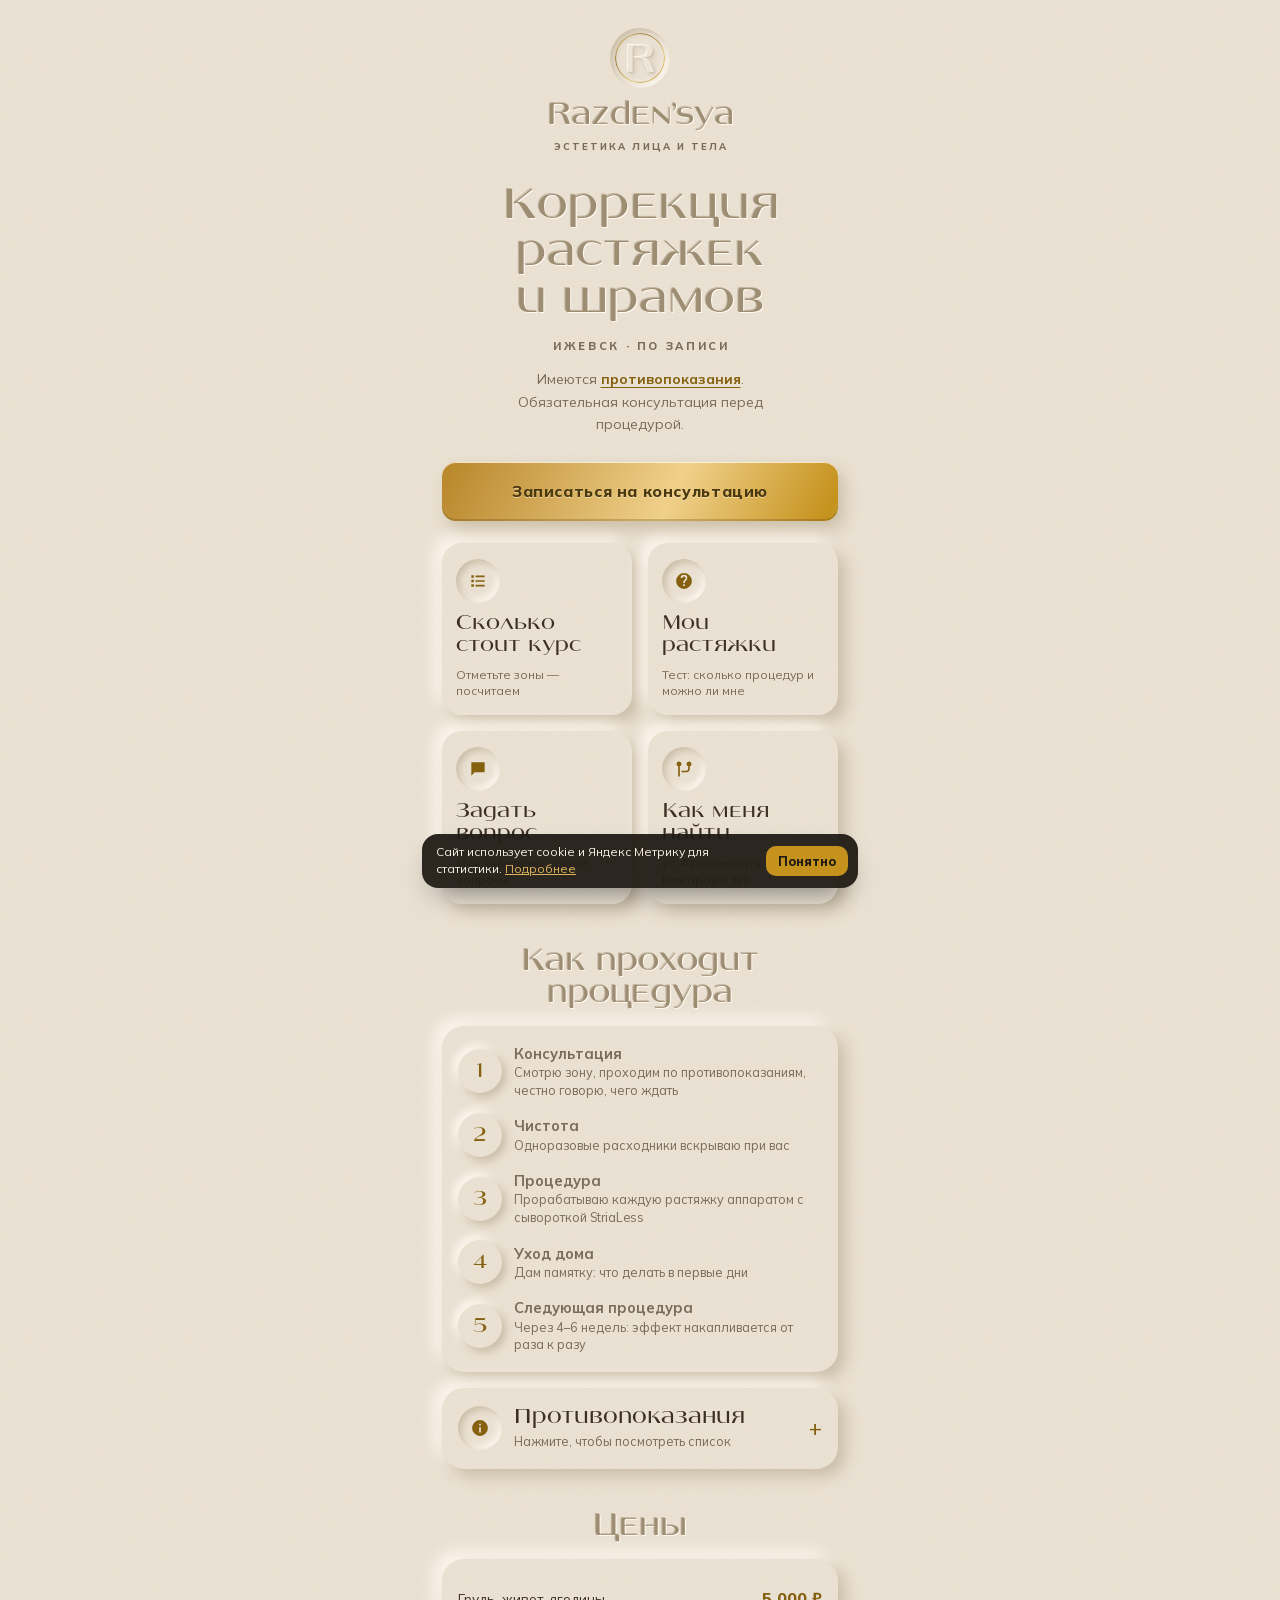
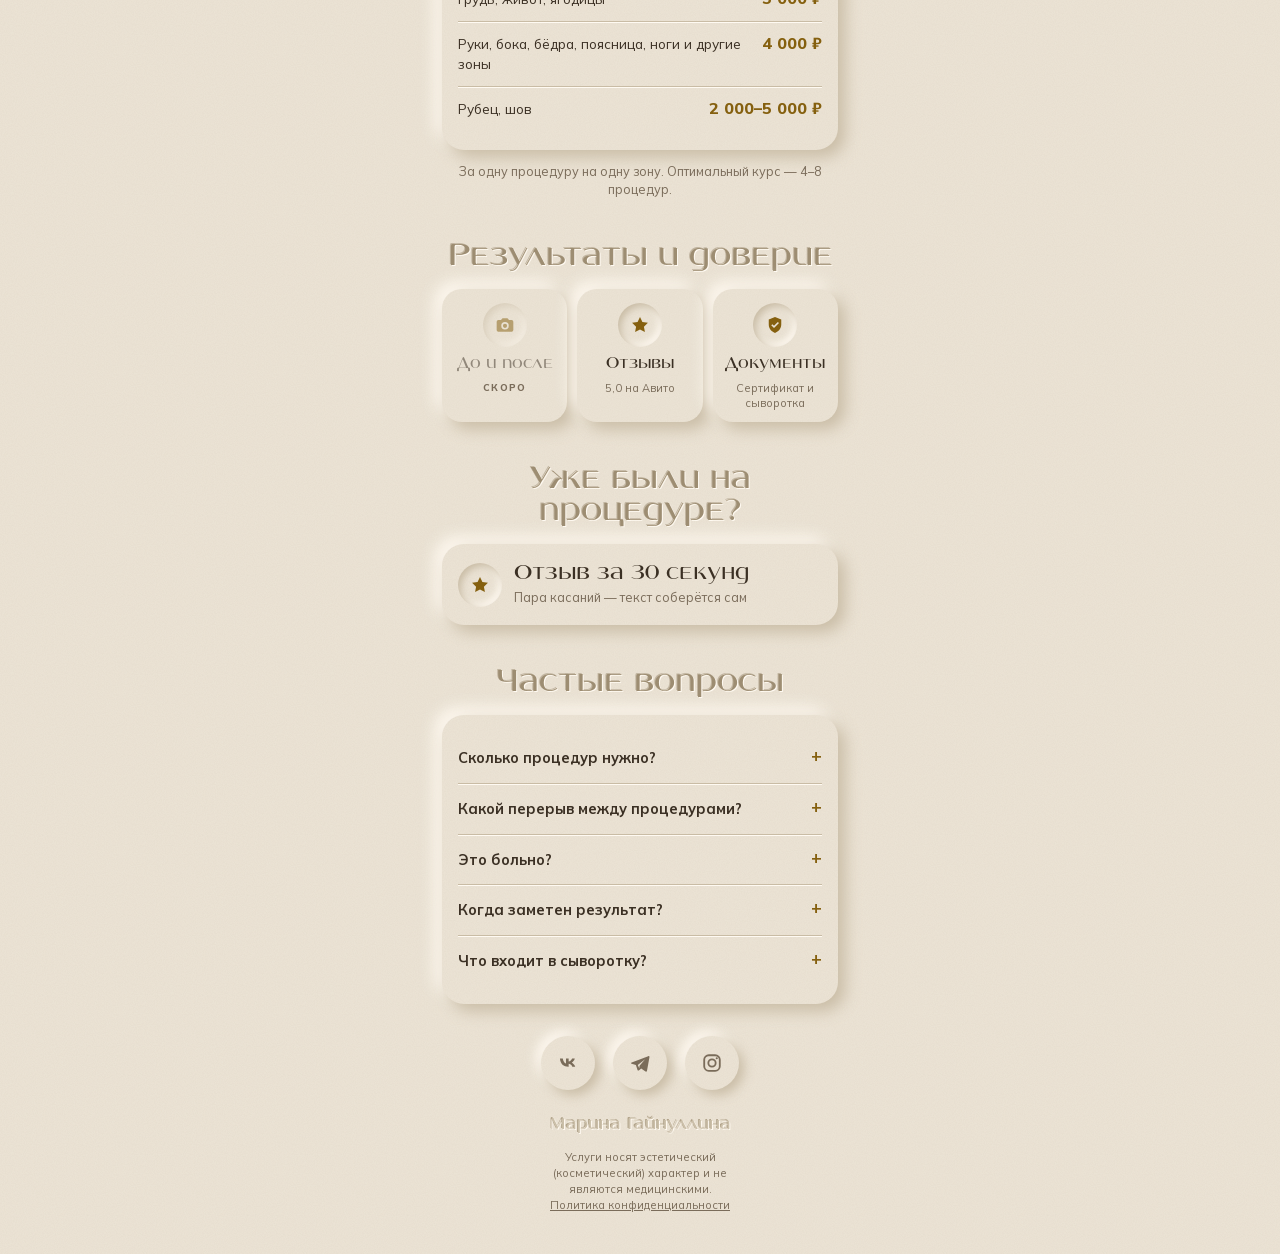
==== commit 533875de: "«Как дойти» → «Как меня найти» на главной и странице с картой Co-Authored-By: Claude Opus 5.5 <norep" ====
--- a/index.html
+++ b/index.html
@@ -115,7 +115,7 @@
     <a class="tile" data-reveal="0" href="kalkulyator.html"><span class="dimple" data-icon="list"></span><b>Сколько стоит курс</b><span class="d">Отметьте зоны — посчитаем</span></a>
     <a class="tile" data-reveal="1" href="test.html"><span class="dimple" data-icon="help"></span><b>Мои растяжки</b><span class="d">Тест: сколько процедур и можно ли мне</span></a>
     <a class="tile" data-reveal="2" href="chat.html"><span class="dimple" data-icon="chat"></span><b>Задать вопрос</b><span class="d">Мои ответы на частые вопросы</span></a>
-    <a class="tile" data-reveal="3" href="kak-doiti.html"><span class="dimple" data-icon="route"></span><b>Как дойти</b><span class="d">ул. Архитектора Сергея Макарова, 6/1</span></a>
+    <a class="tile" data-reveal="3" href="kak-doiti.html"><span class="dimple" data-icon="route"></span><b>Как меня найти</b><span class="d">ул. Архитектора Сергея Макарова, 6/1</span></a>
   </div>
 
   <h2 class="h2">Как проходит процедура</h2>
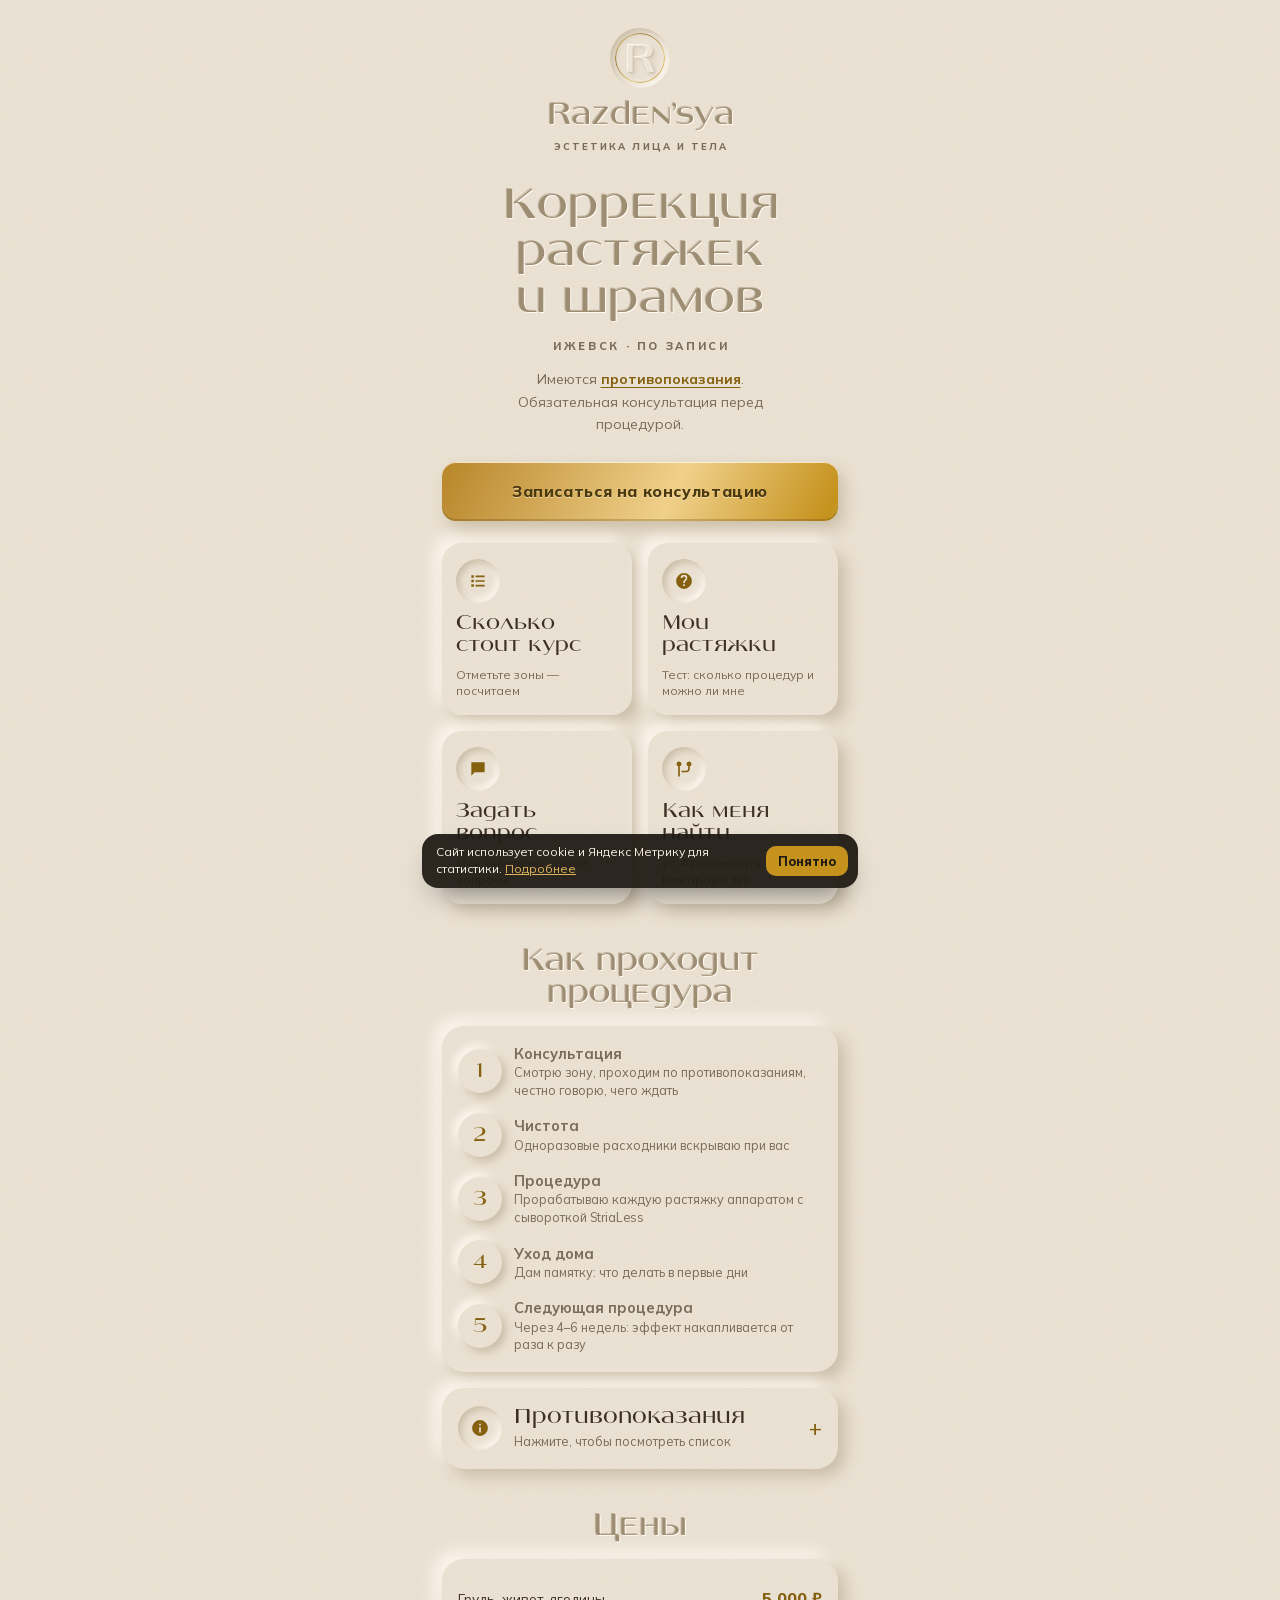
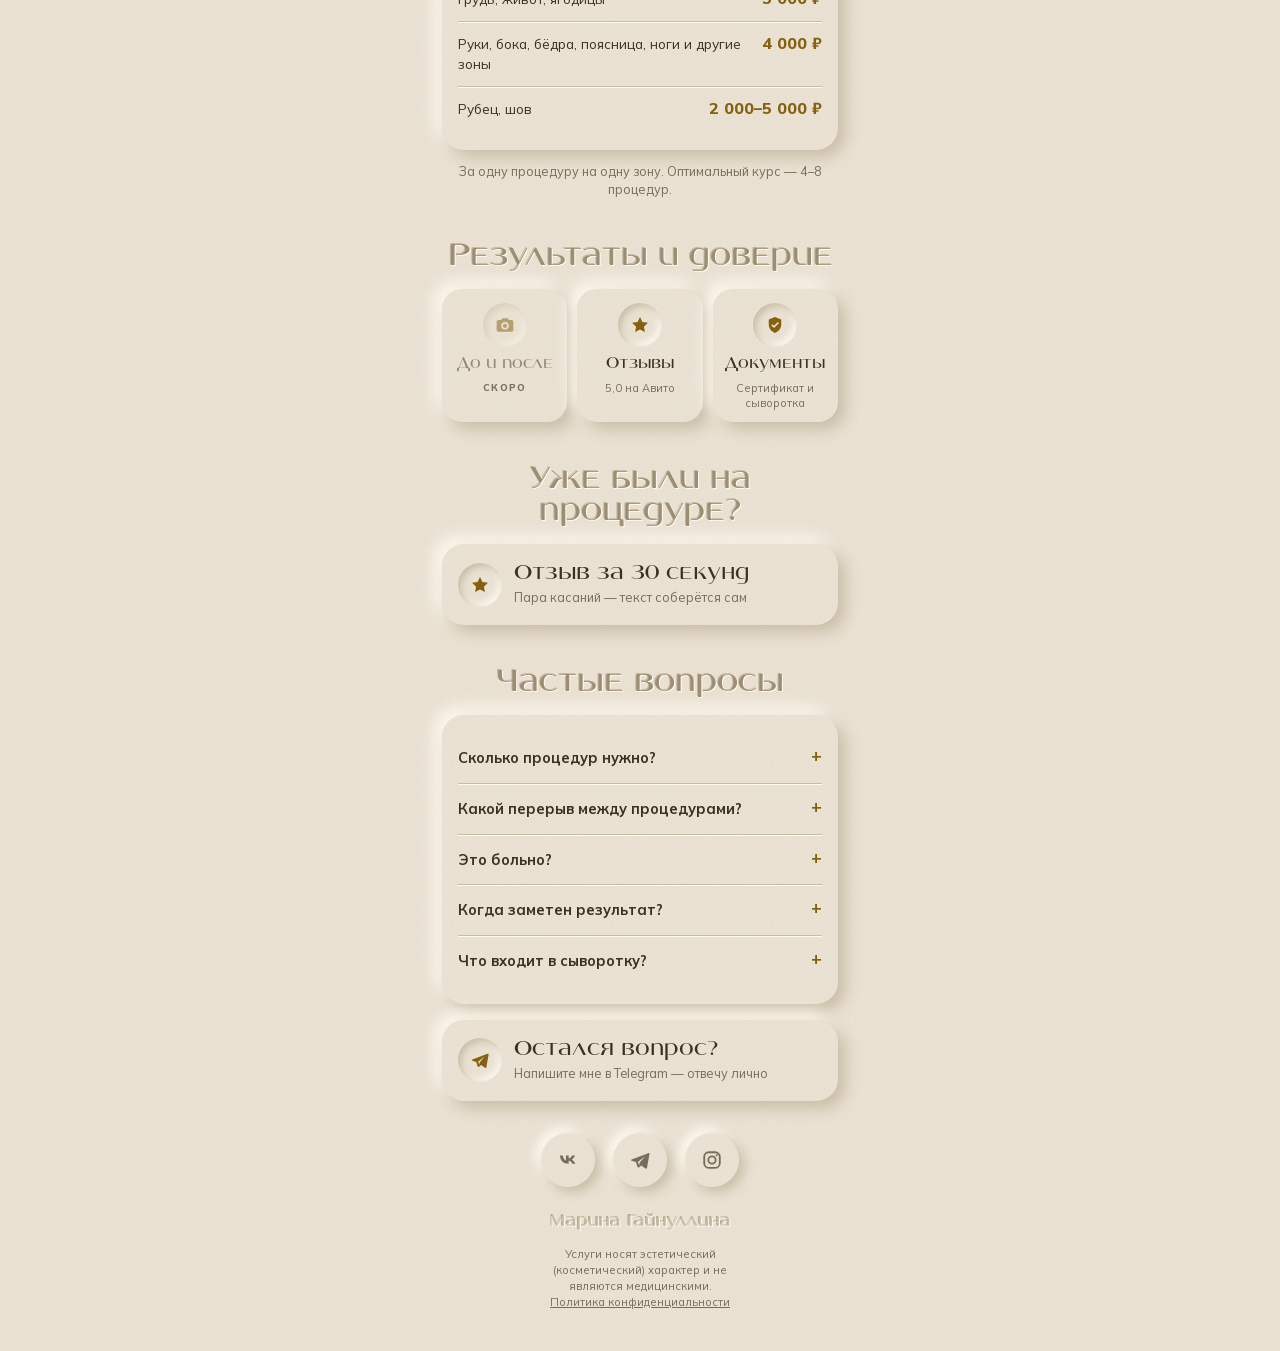
==== commit bd0e2431: "Запись — в DIKIDI, вопросы — Марине в Telegram Co-Authored-By: Claude Opus 5.5 <noreply@anthropic.co" ====
--- a/index.html
+++ b/index.html
@@ -84,6 +84,8 @@
 .legal a { color: var(--soft) }
 .intro a { color: var(--gold-t); font-weight: 700; text-underline-offset: 3px }
 .contra { margin-top: 16px; scroll-margin-top: 24px }
+.contra p a { color: var(--gold-t); font-weight: 800 }
+.ask { margin-top: 16px }
 .contra summary { list-style: none; cursor: pointer; display: grid; grid-template-columns: 44px 1fr auto; gap: 12px; align-items: center }
 .contra summary::-webkit-details-marker { display: none }
 .contra summary::after { content: "+"; color: var(--gold-t); font-size: 22px; line-height: 1; transition: transform .3s }
@@ -110,7 +112,7 @@
   <h1 class="title">Коррекция растяжек и шрамов</h1>
   <p class="slogan">Ижевск · по записи</p>
   <p class="intro">Имеются <a href="#protivopokazaniya">противопоказания</a>. Обязательная консультация перед процедурой.</p>
-  <a class="foil" href="zapis.html">Записаться на консультацию</a>
+  <a class="foil" href="https://dikidi.ru/2193435" data-book>Записаться на консультацию</a>
   <div class="tiles">
     <a class="tile" data-reveal="0" href="kalkulyator.html"><span class="dimple" data-icon="list"></span><b>Сколько стоит курс</b><span class="d">Отметьте зоны — посчитаем</span></a>
     <a class="tile" data-reveal="1" href="test.html"><span class="dimple" data-icon="help"></span><b>Мои растяжки</b><span class="d">Тест: сколько процедур и можно ли мне</span></a>
@@ -128,7 +130,7 @@
   </ol></div>
   <details class="emb contra" id="protivopokazaniya" data-reveal><summary><span class="dimple" data-icon="info"></span><span><b>Противопоказания</b><span class="d">Нажмите, чтобы посмотреть список</span></span></summary>
     <ul><li>СПИД, ВИЧ</li><li>Гепатиты</li><li>Беременность</li><li>Лактация до шести месяцев</li><li>Сахарный диабет I типа</li><li>Тромбофлебит</li><li>Гемофилия</li><li>Псориаз</li><li>Почечная и печёночная недостаточность</li><li>Склонность к келоидным рубцам</li><li>Период проведения лучевой и химиотерапии</li><li>Эпилепсия</li><li>Бронхиальная астма</li><li>ОРЗ/ОРВИ, повышенная температура тела</li><li>Герпес</li><li>Гнойничковые высыпания и воспаления в зоне проведения процедуры</li></ul>
-    <p>Если что-то из списка про вас — напишите мне до записи, обсудим.</p>
+    <p>Если что-то из списка про вас — <a href="https://t.me/razdensya18" data-ask="Здравствуйте, Марина! Хочу уточнить по противопоказаниям: ">напишите мне в Telegram</a> до записи, обсудим.</p>
   </details>
 
   <h2 class="h2">Цены</h2>
@@ -154,6 +156,8 @@
     <details><summary>Что входит в сыворотку?</summary><p>Работаю с сывороткой StriaLess: ПДРН, трегалоза, гиалуроновая и молочная кислоты, витамин C, пантенол, аллантоин, экстракты центеллы, алоэ и зелёного чая. <a href="sostav.html">Состав и что делает каждый компонент</a></p></details>
   </div>
 
+  <a class="emb review ask" data-reveal href="https://t.me/razdensya18" data-ask="Здравствуйте, Марина! У меня вопрос: "><span class="dimple" data-icon="tg"></span><span><b>Остался вопрос?</b><span class="d">Напишите мне в Telegram — отвечу лично</span></span></a>
+
   <nav class="links" aria-label="Контакты">
     <a href="https://vk.ru/razdensya_18" target="_blank" rel="noopener" aria-label="Группа ВКонтакте" data-icon="vk"></a>
     <a href="https://t.me/razdensya18" target="_blank" rel="noopener" aria-label="Telegram" data-icon="tg"></a>
